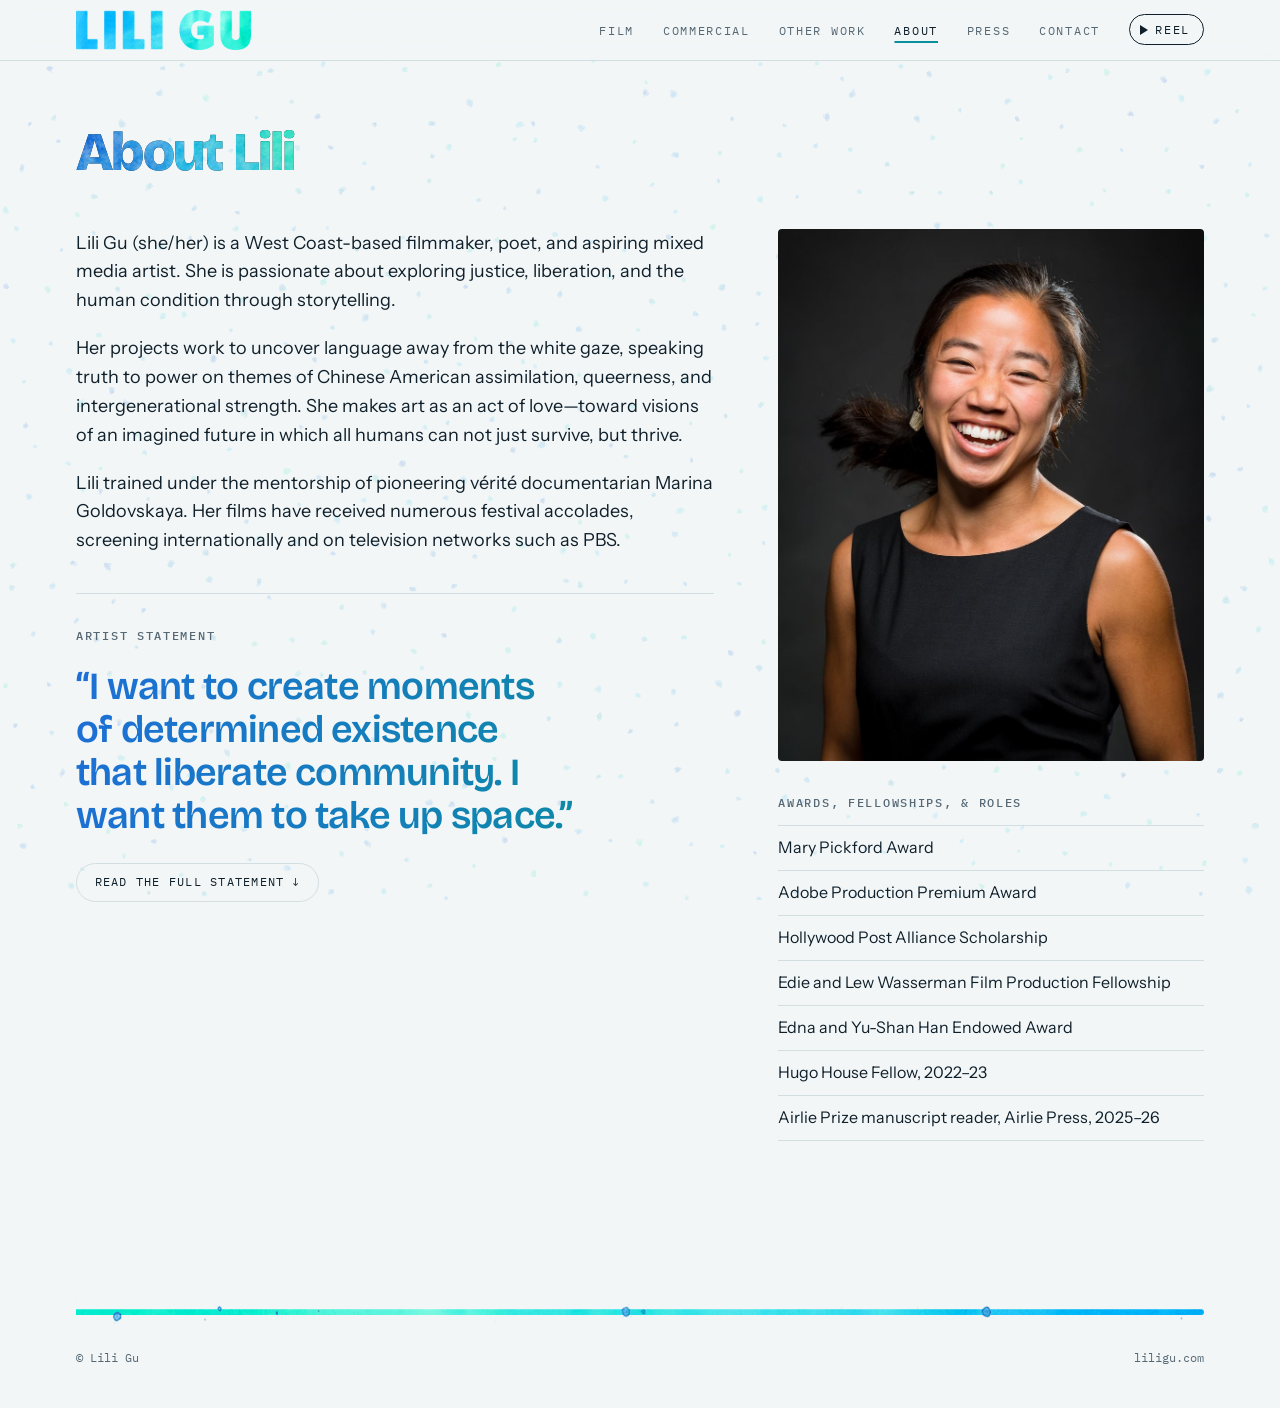
==== about.html @ d575d5f8 "Other work: varied egg wall that fills the card edge to edge; quieter photo credit (per Lili) - The " ====
<!doctype html>
<html lang="en">
<head>
<meta charset="utf-8">
<meta name="viewport" content="width=device-width, initial-scale=1, viewport-fit=cover">
<meta property="og:title" content="About · Lili Gu">
<meta property="og:url" content="https://www.liligu.com/about">
<link rel="canonical" href="https://www.liligu.com/about">
<meta property="og:description" content="Lili Gu is a West Coast-based filmmaker, poet, and aspiring mixed media artist.">
<meta property="og:image" content="https://www.liligu.com/img/wdjmid.jpg">
<style>:root{padding-top:env(safe-area-inset-top,0px);padding-bottom:env(safe-area-inset-bottom,0px)}body{margin:0}img{max-width:100%}[hidden]{display:none!important}</style>
<title>About · Lili Gu</title>
<meta name="description" content="Lili Gu is a West Coast-based filmmaker, poet, and aspiring mixed media artist.">
<link rel="preconnect" href="https://player.vimeo.com"><link rel="preconnect" href="https://i.vimeocdn.com"><link rel="preconnect" href="https://f.vimeocdn.com">
<link rel="preconnect" href="https://fonts.googleapis.com">
<link rel="preconnect" href="https://fonts.gstatic.com" crossorigin>
<link rel="stylesheet" href="https://fonts.googleapis.com/css2?family=Bricolage+Grotesque:opsz,wght@12..96,400;12..96,600;12..96,800&family=Instrument+Sans:ital,wght@0,400;0,500;0,600;1,400&family=IBM+Plex+Mono:wght@400;500&display=swap">
<style>
/* Layout: a single scrolling "program" — watercolor title card, now-showing works, a filmography set like end credits with real runtimes, then about / press / contact. */
:root{
  --paper:#f2f6f7; --ink:#10202b; --muted:#566874; --line:#d3dee2;
  --teal:#0a8f9c; --cyan:#27b6e8; --wash1:#3cc6f0; --wash2:#30e0c4; --wash3:#1d6fd6;
  --card:#ffffff; --sheet:url(img/splat-all-2.webp); --glint:rgba(255,255,255,.75); --dot:#a9bcc5; --hstroke:rgba(16,32,43,.24);
  --display:"Bricolage Grotesque", "Avenir Next", "Segoe UI", system-ui, sans-serif;
  --body:"Instrument Sans", "Helvetica Neue", Arial, system-ui, sans-serif;
  --mono:"IBM Plex Mono", ui-monospace, "SFMono-Regular", Menlo, monospace;
  --measure:64ch;
}
@media (prefers-color-scheme: dark){:root:not([data-theme="light"]){
  --paper:#0b151d; --ink:#e4eef1; --muted:#93a8b3; --line:#22343f;
  --teal:#3fd0d6; --cyan:#5cc8f2; --wash1:#3cc6f0; --wash2:#30e0c4; --wash3:#5b8ff0; --card:#111f29; --sheet:url(img/splat-all-bright-2.webp); --glint:rgba(220,255,255,.6); --dot:#2f4652; --hstroke:transparent; color-scheme:dark}}
:root[data-theme="dark"]{
  --paper:#0b151d; --ink:#e4eef1; --muted:#93a8b3; --line:#22343f;
  --teal:#3fd0d6; --cyan:#5cc8f2; --wash1:#3cc6f0; --wash2:#30e0c4; --wash3:#5b8ff0; --card:#111f29; --sheet:url(img/splat-all-bright-2.webp); --glint:rgba(220,255,255,.6); --dot:#2f4652; --hstroke:transparent; color-scheme:dark}

*{box-sizing:border-box}
html{scroll-behavior:smooth;scroll-padding-top:72px}
/* scroll reveal (only when JS runs and motion is allowed) */
.fx .rv{opacity:0;transform:translateY(12px);transition:opacity .35s ease-out,transform .45s cubic-bezier(.2,.7,.2,1);transition-delay:var(--d,0s)}
.fx .rv.in{opacity:1;transform:none}
.fx .dv{opacity:0;filter:blur(10px);transform:scaleY(.3);transition:opacity 1.2s ease,filter 1.5s cubic-bezier(.2,.7,.2,1),transform .9s cubic-bezier(.2,.7,.2,1)}
.fx .seen .dv{opacity:1;filter:blur(0);transform:none}
.fx h1.name{will-change:transform}
@media (prefers-reduced-motion: reduce){html{scroll-behavior:auto}*{animation:none!important;transition:none!important}}
body{background:var(--paper);color:var(--ink);font-family:var(--body);font-size:1.125rem;line-height:1.6;-webkit-font-smoothing:antialiased}
a{color:inherit;text-underline-offset:.2em;text-decoration-thickness:1px}
a:hover{color:var(--teal)}
:focus-visible{outline:2px solid var(--teal);outline-offset:3px;border-radius:2px}
.wrap{max-width:1160px;margin:0 auto;padding-left:max(16px, env(safe-area-inset-left, 0px));padding-right:max(16px, env(safe-area-inset-right, 0px))}
.skip{position:absolute;left:-999px;top:8px;background:var(--ink);color:var(--paper);padding:.5rem .8rem;z-index:50}
.skip:focus{left:16px}

/* header */
body::before{content:"";position:fixed;inset:0 0 auto;height:env(safe-area-inset-top, 0px);z-index:10;background:var(--paper)}
header.site{position:sticky;top:env(safe-area-inset-top, 0px);z-index:9;background:color-mix(in srgb, var(--paper) 88%, transparent);backdrop-filter:blur(10px);-webkit-backdrop-filter:blur(10px);border-bottom:1px solid var(--line)}
header.site .wrap{display:flex;align-items:center;justify-content:flex-end;gap:1rem;min-height:60px;flex-wrap:wrap}
.mark{font-family:var(--display);font-weight:800;letter-spacing:.32em;font-size:.86rem;text-decoration:none;white-space:nowrap}
nav ul{display:flex;gap:clamp(.8rem,2.4vw,1.8rem);list-style:none;margin:0;padding:0;flex-wrap:wrap}
nav a{font-family:var(--mono);font-size:.76rem;letter-spacing:.14em;text-transform:uppercase;text-decoration:none;color:var(--muted)}
@media (max-width:480px){nav ul{gap:.35rem .9rem}nav a{letter-spacing:.08em;font-size:.72rem}}
nav a:hover{color:var(--ink)}

/* hero */
.hero{padding-block:clamp(1.5rem,4vw,3rem) clamp(1.5rem,3vw,2.5rem);position:relative}
.hero > .wrap,.hero > .stage{position:relative;z-index:1}
/* home: Tim's paint specks float free across the first screen, away from LILI GU, and linger as you scroll */
.hero-specks{position:absolute;left:0;right:0;top:0;height:100svh;z-index:0;pointer-events:none;overflow:visible}
.hero-specks .hs{position:absolute;display:block;will-change:translate,opacity}
.hero-specks .hs .st{position:absolute;inset:0}
/* ink-speck backdrop behind every page: specks near the cursor grow, turn, and spring out of the way */
.dots-bg{position:fixed;inset:0;width:100vw;height:100vh;z-index:-1;pointer-events:none;display:block}
.hero-grid{display:grid;grid-template-columns:minmax(0,1fr);column-gap:clamp(2rem,5vw,4rem);row-gap:clamp(1.5rem,3vw,2.5rem);align-items:end}
.hero-grid > div:first-child{grid-column:1 / -1}
.eyebrow{font-family:var(--mono);font-size:.76rem;letter-spacing:.16em;text-transform:uppercase;color:var(--muted);margin:0 0 1.2rem}
h1.name{margin:0;line-height:0}
h1.name img{width:100%;height:auto;display:block}
h1.name .ttl{position:relative;display:block}
h1.name .ttl .sp{position:absolute;top:0;left:0;width:100%;height:auto}
h1.name .ttl .lt{position:relative;z-index:1;transition:transform .35s ease-out,filter .35s ease-out}
h1.name .ttl .stars{position:absolute;inset:0;z-index:2;pointer-events:none}
h1.name .ttl .sp,h1.name .ttl .stars{display:none}
h1.name .ttl > .st{position:absolute;display:block;pointer-events:none}
/* each splat is its own sprite cut from one sheet, and twinkles like a star on its own clock */
.st,.dt{position:absolute;display:block;background-repeat:no-repeat;transform-origin:50% 50%}
.st{background-image:var(--sheet);animation:tw var(--dur) ease-in-out var(--del) infinite}
@keyframes tw{0%,100%{opacity:var(--lo);transform:scale(.82) rotate(0deg);filter:brightness(1)}42%{opacity:1;transform:scale(1.12) rotate(var(--rot));filter:brightness(1.35) saturate(1.2) drop-shadow(0 0 5px var(--wash1))}58%{opacity:1;transform:scale(1) rotate(var(--rot));filter:brightness(1.1)}}
.t-dark{display:none!important}
@media (prefers-color-scheme: dark){:root:not([data-theme="light"]) .t-dark{display:block!important}:root:not([data-theme="light"]) .t-light{display:none!important}}
:root[data-theme="dark"] .t-dark{display:block!important}:root[data-theme="dark"] .t-light{display:none!important}
.reel-embed{margin:0;grid-column:1 / -1}
.reel-embed .frame{position:relative;aspect-ratio:16 / 9;border-radius:10px;overflow:hidden;background:#000;box-shadow:0 18px 50px -20px rgba(6,42,51,.45)}
.reel-embed iframe{position:absolute;inset:0;width:100%;height:100%;border:0}
.reel-embed .dim{position:absolute;inset:0;border:0;padding:0;cursor:pointer;background:rgba(7,16,22,.3);transition:background .25s,opacity .35s}
.reel-embed .dim:hover,.reel-embed .dim:focus-visible{background:rgba(7,16,22,.2)}
.reel-embed .dim:focus-visible{outline:3px solid var(--teal);outline-offset:-3px}
.reel-embed .dim.gone{opacity:0;pointer-events:none}
.reel-embed figcaption{display:flex;justify-content:space-between;flex-wrap:wrap;gap:.5rem 1.5rem;margin-top:.8rem;font-family:var(--mono);font-size:.76rem;letter-spacing:.12em;text-transform:uppercase;color:var(--muted)}
.reel-embed figcaption a{color:inherit}
/* home stage: LILI GU holds the first screen; the reel rises up from below as you scroll, playing silently */
.stage{width:min(calc(100% - 32px),1600px,calc((100svh - 210px) * 16 / 9));min-width:min(calc(100% - 32px),1128px);margin-inline:auto}
.screen{position:relative}
.rl-ctl{display:flex;flex-wrap:wrap;align-items:center;gap:.5rem 1.4rem}
.rl-ctl button{font:inherit;letter-spacing:inherit;text-transform:inherit;color:inherit;background:none;border:0;padding:0;cursor:pointer;display:inline-flex;align-items:center;gap:.45rem}
.rl-ctl button:hover{color:var(--ink)}
.rl-snd .pl{width:0;height:0;border-style:solid;border-width:5px 0 5px 8px;border-color:transparent transparent transparent currentColor}
.roll .reel-embed .dim{display:none}
.stage:not(.roll) .reel-embed{margin-top:clamp(1.5rem,3vw,2.5rem)}
.roll .reel-embed .frame iframe{pointer-events:none}
.roll.sound .reel-embed .frame iframe{pointer-events:auto}
.roll .screen h1.name{display:flex;align-items:center;min-height:max(0px,calc(100svh - 190px))}
/* breathing room: LILI GU alone on the first screen, then the reel, then the way into the rest of the site */
.roll .reel-embed{margin-top:clamp(3rem,9vh,7rem)!important}
.home .hero{padding-bottom:clamp(4rem,14vh,10rem)}
.roll .screen h1.name .ttl{width:100%}
.roll .reel-embed{margin-top:clamp(1rem,2vw,1.5rem);--p:0;transform:translate3d(0,calc((1 - var(--p)) * 110px),0) scale(calc(.8 + var(--p) * .2));transform-origin:50% 100%;opacity:calc(.25 + var(--p) * .75);will-change:transform,opacity}
.roll .reel-embed figcaption{opacity:calc((var(--p) - .7) * 3.4)}
/* overscan the silent loop a touch so no hairline of the player shows at the frame edge */
.roll:not(.sound) .reel-embed .frame iframe{transform:scale(1.025)}
/* spotlight: the rest of the page dims while the reel is fully in view and playing */
.spot{position:fixed;inset:0;background:rgb(3,9,13);opacity:calc(var(--spot,0) * .84);pointer-events:none;z-index:0}
.roll .reel-embed{position:relative;z-index:1}
.reel-embed figcaption{transition:color .4s}
.lit .reel-embed figcaption,.lit .reel-embed figcaption button:hover{color:rgba(235,246,250,.82)}
header.site{transition:opacity .3s}
html.spotlit header.site{opacity:calc(1 - var(--spot,0) * .8)}
.spot-all{position:fixed;inset:0;background:rgb(3,9,13);opacity:0;pointer-events:none;z-index:7;transition:opacity .35s}
.spot-on{position:relative;z-index:8}

/* scroll gradient: the page wash deepens as you scroll */
html.fx::before,html.fx::after{content:"";position:fixed;inset:0;z-index:-1;pointer-events:none;transition:opacity .25s linear}
html.fx::before{background:linear-gradient(180deg,rgba(60,198,240,0) 0%,rgba(60,198,240,.16) 45%,rgba(29,111,214,.30) 100%);opacity:var(--g1,0)}
html.fx::after{background:radial-gradient(120% 70% at 50% 110%,rgba(48,224,196,.42),rgba(48,224,196,0) 70%);opacity:var(--g2,0)}
@media (prefers-color-scheme: dark){:root:not([data-theme="light"]).fx::before{background:linear-gradient(180deg,rgba(29,111,214,0) 0%,rgba(29,111,214,.18) 45%,rgba(29,111,214,.38) 100%)}:root:not([data-theme="light"]).fx::after{background:radial-gradient(120% 70% at 50% 110%,rgba(48,224,196,.26),rgba(48,224,196,0) 70%)}}
:root[data-theme="dark"].fx::before{background:linear-gradient(180deg,rgba(29,111,214,0) 0%,rgba(29,111,214,.18) 45%,rgba(29,111,214,.38) 100%)}
:root[data-theme="dark"].fx::after{background:radial-gradient(120% 70% at 50% 110%,rgba(48,224,196,.26),rgba(48,224,196,0) 70%)}

/* multi-page */
.mark{margin-right:auto;display:block;line-height:0}.mark img{height:clamp(30px,4.2vw,40px);width:auto}.mark:hover img,.mark:focus-visible img{animation:markhue 3.2s ease-in-out infinite alternate}
@keyframes markhue{0%{filter:hue-rotate(0)}50%{filter:hue-rotate(-38deg) saturate(1.2)}100%{filter:hue-rotate(34deg) saturate(1.2)}}
@media (prefers-reduced-motion: reduce){.mark:hover img,.mark:focus-visible img{animation:none;opacity:.8}}
main.inner{min-height:calc(100vh - 220px)}
main.inner section.block:first-child{padding-top:clamp(2rem,5vw,3.5rem)}
nav a[aria-current="page"]{color:var(--ink);text-decoration:underline;text-decoration-color:var(--teal);text-decoration-thickness:2px;text-underline-offset:6px}
.tiles-wrap{padding-block:clamp(1rem,3vw,2rem) clamp(3rem,7vw,5.5rem)}
.tiles{display:grid;grid-template-columns:repeat(4,minmax(0,1fr));gap:1.25rem}
.tile{display:flex;flex-direction:column;gap:.8rem;text-decoration:none;color:inherit}
.tile .ph{display:block;aspect-ratio:4/5;border-radius:6px;overflow:hidden;background:var(--card)}
.tile img{width:100%;height:100%;object-fit:cover;display:block;transition:transform .6s cubic-bezier(.2,.7,.2,1),filter .4s}
.tile:hover img,.tile:focus-visible img{transform:scale(1.04)}
.tile .tl{font-family:var(--display);font-weight:600;font-size:1.15rem}
.tile .tl span{display:inline-block;transition:transform .25s}
.tile:hover .tl span{transform:translateX(4px)}
@media (max-width:900px){.tiles{grid-template-columns:repeat(2,minmax(0,1fr))}}

/* sections */
section.block{padding-block:clamp(1rem,2vw,1.5rem) clamp(3rem,7vw,5.5rem)}
section.block > :not(.wrap) + .wrap{padding-top:clamp(2.5rem,6vw,4.5rem)}
main.inner section.block:not(:has(> .bh)){padding-top:clamp(2.5rem,5vw,4rem)}
/* Tim's paint-splatter dividers: the bar runs out from the heading beside it; a glint slides along it and its specks drift */
.dv{position:relative;display:block;width:100%;min-width:0;height:clamp(10px,1.9vw,30px)}
.dv::before,.dv .bar{content:"";position:absolute;inset:0;background:var(--dots) center / 100% 100% no-repeat}
.dv::after{content:"";position:absolute;inset:0;background:var(--bar) center / 100% 100% no-repeat}
.dv.live::before,.dv.live::after{display:none}
.dv .bar{background-image:var(--bar)}
.dv .bar::after{content:"";position:absolute;inset:0;-webkit-mask:var(--bar) center / 100% 100% no-repeat;mask:var(--bar) center / 100% 100% no-repeat;background:linear-gradient(100deg,transparent 40%,var(--glint) 50%,transparent 60%) no-repeat;background-size:300% 100%;background-position:150% 0;animation:glint 9s ease-in-out var(--gd,1.8s) infinite}
.dv .dots{position:absolute;inset:0}
.dv{container-type:size}
/* round both ends of every bar (Tim's bar scans were cropped flat at the edges) */
.dv::after,.dv .bar{-webkit-mask:radial-gradient(circle 12.5cqh at 50% 47%,#000 92%,transparent) left center / 25cqh 100% no-repeat,radial-gradient(circle 12.5cqh at 50% 47%,#000 92%,transparent) right center / 25cqh 100% no-repeat,linear-gradient(#000,#000) center / calc(100% - 25cqh) 100% no-repeat;mask:radial-gradient(circle 12.5cqh at 50% 47%,#000 92%,transparent) left center / 25cqh 100% no-repeat,radial-gradient(circle 12.5cqh at 50% 47%,#000 92%,transparent) right center / 25cqh 100% no-repeat,linear-gradient(#000,#000) center / calc(100% - 25cqh) 100% no-repeat}

.dv{--a:1}.dvh.sm .dv{--a:.6}
.dt{background-image:var(--dots);animation:dd var(--dur) ease-in-out var(--del) infinite}
@keyframes glint{0%{background-position:150% 0}35%,100%{background-position:-50% 0}}
@keyframes dd{0%,100%{transform:translate(0,0) rotate(0) scale(1);opacity:1}25%{transform:translate(calc(var(--x1)*var(--a)),calc(var(--y1)*var(--a))) rotate(var(--r1)) scale(1.15);opacity:.8}50%{transform:translate(calc(var(--x2)*var(--a)),calc(var(--y2)*var(--a))) rotate(var(--r2)) scale(1.3);opacity:.6}75%{transform:translate(calc(var(--x3)*var(--a)),calc(var(--y3)*var(--a))) rotate(var(--r1)) scale(1.1);opacity:.85}}
.l-a{--bar:url(img/line-a-bar.webp);--dots:url(img/line-a-dots.webp)} .l-b{--bar:url(img/line-b-bar.webp);--dots:url(img/line-b-dots.webp)} .l-c{--bar:url(img/line-c-bar.webp);--dots:url(img/line-c-dots.webp)} .l-e{--bar:url(img/line-e-bar.webp);--dots:url(img/line-e-dots.webp)} .l-f{--bar:url(img/line-f-bar.webp);--dots:url(img/line-f-dots.webp)} .l-g{--bar:url(img/line-g-bar.webp);--dots:url(img/line-g-dots.webp)}
/* divider specks use the same colors as the background splotches: the bright sheet in dark mode */
@media (prefers-color-scheme: dark){:root:not([data-theme="light"]) .l-a{--dots:url(img/line-a-dots-bright.webp)} :root:not([data-theme="light"]) .l-b{--dots:url(img/line-b-dots-bright.webp)} :root:not([data-theme="light"]) .l-c{--dots:url(img/line-c-dots-bright.webp)} :root:not([data-theme="light"]) .l-e{--dots:url(img/line-e-dots-bright.webp)} :root:not([data-theme="light"]) .l-f{--dots:url(img/line-f-dots-bright.webp)} :root:not([data-theme="light"]) .l-g{--dots:url(img/line-g-dots-bright.webp)}}
:root[data-theme="dark"] .l-a{--dots:url(img/line-a-dots-bright.webp)} :root[data-theme="dark"] .l-b{--dots:url(img/line-b-dots-bright.webp)} :root[data-theme="dark"] .l-c{--dots:url(img/line-c-dots-bright.webp)} :root[data-theme="dark"] .l-e{--dots:url(img/line-e-dots-bright.webp)} :root[data-theme="dark"] .l-f{--dots:url(img/line-f-dots-bright.webp)} :root[data-theme="dark"] .l-g{--dots:url(img/line-g-dots-bright.webp)}
.dvh{display:grid;grid-template-columns:auto minmax(3rem,1fr);align-items:center;column-gap:clamp(1rem,2.5vw,1.8rem)}
.dvh > :first-child{margin:0}
.dvh .dv{height:clamp(12px,2.1vw,30px);margin-right:calc(4px - max(16px, env(safe-area-inset-right, 0px)));translate:0 .08em}
.dvh.sm{margin-bottom:1.1rem}
.dvh.sm .dv{height:clamp(9px,1.2vw,16px);translate:0 0}
.about-dv{margin-bottom:clamp(2rem,5vw,3.5rem)}
#about .sec-head{margin-bottom:clamp(1.8rem,4vw,2.8rem)}
footer .dv{margin-bottom:1.5rem}
.sec-head:not(.dvh){display:flex;justify-content:space-between;align-items:baseline;gap:1rem;flex-wrap:wrap;margin-bottom:2.2rem}
h2{font-family:var(--display);font-weight:800;font-size:clamp(2rem,5vw,3.4rem);letter-spacing:-.03em;line-height:1;margin:0;text-wrap:balance}
.sec-note{font-family:var(--mono);font-size:.78rem;letter-spacing:.06em;color:var(--muted);margin:0}

/* now: works in progress */
.now{display:grid;grid-template-columns:repeat(6,minmax(0,1fr));gap:1.25rem}
.work{grid-column:span 2;display:flex;flex-direction:column;gap:.85rem;min-width:0}
.work.wide{grid-column:span 3}
.swatch{aspect-ratio:4/3;max-width:100%;border-radius:4px;position:relative;overflow:hidden;background:var(--card);border:1px solid var(--line)}
.swatch::before{content:"";position:absolute;inset:-20%;filter:blur(18px);opacity:.9;background:var(--g)}
.swatch span{position:absolute;left:1rem;bottom:.8rem;right:1rem;font-family:var(--display);font-weight:800;font-size:clamp(1.4rem,3vw,2.1rem);line-height:.95;letter-spacing:-.02em;color:#fff;text-shadow:0 1px 18px rgba(0,30,40,.35)}
.swatch .tag{position:absolute;top:.8rem;left:1rem;font-family:var(--mono);font-size:.68rem;letter-spacing:.14em;text-transform:uppercase;color:#fff;background:rgba(6,30,40,.35);padding:.2rem .5rem;border-radius:2px;right:auto;bottom:auto;text-shadow:none}
.work h3{font-family:var(--display);font-weight:600;font-size:1.2rem;margin:0;line-height:1.2}
.meta{font-family:var(--mono);font-size:.76rem;letter-spacing:.04em;color:var(--muted);margin:0}
.work p{margin:0;font-size:1rem}
.work .links{display:flex;gap:1rem;flex-wrap:wrap;font-family:var(--mono);font-size:.76rem;letter-spacing:.04em}

.sub{font-family:var(--mono);font-size:.76rem;letter-spacing:.16em;text-transform:uppercase;color:var(--muted);font-weight:500;margin:0 0 1.1rem}
.now + .sub{margin-top:3.5rem}
.now{grid-template-columns:repeat(2,minmax(0,1fr))}
.also{font-family:var(--mono);font-size:.76rem;letter-spacing:.04em;color:var(--muted);margin:1.4rem 0 0}
.also a{color:inherit}
.also + .sub{margin-top:3.5rem}
.now .work{grid-column:auto}
.other{display:grid;grid-template-columns:repeat(3,minmax(0,1fr));gap:1.25rem}
.other .swatch,.other .photo{aspect-ratio:1/1}
.other .work{grid-column:auto}
.photo{aspect-ratio:16/9;max-width:100%;border-radius:4px;overflow:hidden;background:var(--line);position:relative}
.photo img{width:100%;height:100%;object-fit:cover;display:block}
.photo .tag{position:absolute;top:.8rem;left:1rem;font-family:var(--mono);font-size:.68rem;letter-spacing:.14em;text-transform:uppercase;color:#fff;background:rgba(6,30,40,.55);padding:.2rem .5rem;border-radius:2px}
.now .photo{aspect-ratio:4/3}
.feature{display:grid;grid-template-columns:minmax(0,1.6fr) minmax(0,1fr);gap:clamp(1.5rem,4vw,3rem);align-items:end;margin-bottom:3.5rem}
.feature .photo{aspect-ratio:16/9}
.feature h3{font-family:var(--display);font-weight:800;font-size:clamp(1.8rem,4vw,2.8rem);line-height:1;letter-spacing:-.025em;margin:.4rem 0 .8rem;text-wrap:balance}
.feature p{margin:0 0 .4rem}
.screening{margin:3rem 0 0;display:grid;grid-template-columns:1fr 1fr;gap:.75rem}
.screening img{width:100%;height:100%;object-fit:cover;display:block;border-radius:4px;aspect-ratio:3/2;max-width:100%}
.screening figcaption{grid-column:1 / -1;font-family:var(--mono);font-size:.76rem;color:var(--muted);letter-spacing:.04em}

/* filmography */
.filters{display:flex;gap:.5rem;flex-wrap:wrap;margin-bottom:1.4rem}
.chip{font-family:var(--mono);font-size:.74rem;letter-spacing:.08em;text-transform:uppercase;border:1px solid var(--line);background:transparent;color:var(--muted);padding:.45rem .8rem;border-radius:999px;cursor:pointer}
.chip[aria-pressed="true"]{background:var(--ink);color:var(--paper);border-color:var(--ink)}
.chip:hover{border-color:var(--ink);color:var(--ink)}
.chip[aria-pressed="true"]:hover{color:var(--paper)}
.film-list{list-style:none;margin:0;padding:0;border-top:1px solid var(--ink)}
.film{display:grid;grid-template-columns:4.5rem 8.5rem minmax(0,1fr) 9rem 6.5rem;gap:1rem;align-items:baseline;padding:1.05rem 0;border-bottom:1px solid var(--line)}
.film .yr,.film .form,.film .trt{font-family:var(--mono);font-size:.8rem;color:var(--muted);font-variant-numeric:tabular-nums}
.film .trt{text-align:right}
.film .th{width:100%;aspect-ratio:16/9;border-radius:3px;overflow:hidden;background:var(--line);align-self:start}
.film .th img{width:100%;height:100%;object-fit:cover;display:block}
.film .t{font-family:var(--display);font-weight:600;font-size:clamp(1.15rem,2.2vw,1.45rem);line-height:1.2;letter-spacing:-.01em}
.film .t a{text-decoration:none;border-bottom:1px solid var(--teal)}
.film .role{display:block;font-family:var(--body);font-style:italic;font-size:.95rem;color:var(--muted);margin-top:.15rem}
.film ul.laurels{list-style:none;margin:.55rem 0 0;padding:0;display:flex;flex-direction:column;gap:.2rem}
.film ul.laurels li{font-family:var(--body);font-size:.95rem;padding-left:1.1rem;position:relative}
.film ul.laurels li::before{content:"";position:absolute;left:0;top:.62em;width:.5rem;height:.5rem;border-radius:50%;background:linear-gradient(135deg,var(--wash1),var(--wash2))}
.film-total{display:flex;justify-content:space-between;gap:1rem;flex-wrap:wrap;font-family:var(--mono);font-size:.78rem;color:var(--muted);padding-top:1rem;font-variant-numeric:tabular-nums}

/* about */
.portrait{margin:0 0 2rem;border-radius:4px;overflow:hidden;aspect-ratio:4/5;max-width:100%;background:var(--line)}
.portrait img{width:100%;height:100%;object-fit:cover;display:block}
.about{display:grid;grid-template-columns:minmax(0,1.5fr) minmax(0,1fr);gap:clamp(2rem,5vw,4.5rem)}
.about .bio p{margin:0 0 1.2rem;max-width:var(--measure)}
.statement{margin-top:2.4rem;padding-top:2rem;border-top:1px solid var(--line)}
.stmt-h{font-family:var(--mono);font-size:.76rem;letter-spacing:.14em;text-transform:uppercase;color:var(--muted);font-weight:500;margin:0 0 1.2rem}
.pull{margin:0}
.pull p{margin:0;max-width:22ch;font-family:var(--display);font-weight:600;font-size:clamp(1.6rem,3.2vw,2.4rem);line-height:1.12;letter-spacing:-.02em;text-wrap:balance;background:linear-gradient(100deg,var(--wash3),var(--teal));-webkit-background-clip:text;background-clip:text;color:transparent}
.stmt{margin-top:1.6rem}
.stmt summary{cursor:pointer;list-style:none;display:inline-flex;gap:.5rem;align-items:center;font-family:var(--mono);font-size:.78rem;letter-spacing:.1em;text-transform:uppercase;border:1px solid var(--line);border-radius:999px;padding:.55rem 1.1rem;color:var(--ink)}
.stmt summary::-webkit-details-marker{display:none}
.stmt summary:hover{border-color:var(--ink)}
.stmt .close-l,.stmt[open] .open-l{display:none}.stmt[open] .close-l{display:inline}
.stmt .chev{transition:transform .25s}.stmt[open] .chev{transform:rotate(180deg)}
.stmt .cols{margin-top:1.6rem;max-width:var(--measure)}
.stmt .cols p{margin:0 0 1.1rem;font-size:1.02rem;line-height:1.6;break-inside:avoid-column}
.honors h3{font-family:var(--mono);font-size:.76rem;letter-spacing:.14em;text-transform:uppercase;color:var(--muted);font-weight:500;margin:0 0 .8rem}
.honors ul{list-style:none;margin:0 0 2rem;padding:0;border-top:1px solid var(--line)}
.honors li{padding:.7rem 0;border-bottom:1px solid var(--line);font-size:1rem;line-height:1.35}

/* press */
.press{list-style:none;margin:0;padding:0;display:grid;grid-template-columns:repeat(2,minmax(0,1fr));column-gap:2.5rem}
.press li{border-top:1px solid var(--line)}
.press a{display:grid;grid-template-columns:5.5rem minmax(0,1fr) auto;gap:1rem;align-items:baseline;padding:1.05rem 0;text-decoration:none}
.press .d{font-family:var(--mono);font-size:.78rem;color:var(--muted);font-variant-numeric:tabular-nums}
.press .o{font-family:var(--display);font-weight:600;font-size:1.1rem;line-height:1.25}
.press .k{display:block;font-family:var(--body);font-weight:400;font-style:italic;font-size:.95rem;color:var(--muted)}
.press .arr{font-family:var(--mono);color:var(--teal);transition:transform .2s}
.press a:hover .arr{transform:translate(3px,-3px)}

/* contact */
.contact{display:grid;grid-template-columns:minmax(0,1.2fr) minmax(0,1fr);gap:2.5rem;align-items:end}
.contact .big{font-family:var(--display);font-weight:800;font-size:clamp(2.4rem,7vw,5rem);line-height:.95;letter-spacing:-.035em;margin:0}
.contact .big a{text-decoration:none;background:url(img/wc-fill.webp) center/cover;-webkit-background-clip:text;background-clip:text;color:transparent}
.contact .big a:hover{opacity:.85}
/* one gentle key-press when the page loads: the words dip in and spring back (Lili picked A, 2026-11-26) */
.contact .big a{display:inline-block;transform-origin:50% 60%}
@keyframes ctpress{0%{transform:scale(1)}18%{transform:scale(.955) translateY(2px)}42%{transform:scale(1.02)}62%{transform:scale(.995)}100%{transform:none}}
@media (prefers-reduced-motion:no-preference){.contact .big a{animation:ctpress .7s cubic-bezier(.3,.7,.3,1) .5s both}}
.ct-wrap{display:grid;grid-template-columns:minmax(0,1.6fr) minmax(0,.75fr);gap:clamp(2rem,5vw,4rem);align-items:end}
.ct-wrap .contact{grid-template-columns:minmax(0,1fr)}
.ct-ph{margin:0;border-radius:6px;overflow:hidden;aspect-ratio:3/4;background:var(--card)}.ct-ph img{width:100%;height:100%;object-fit:cover;display:block}
@media (max-width:760px){.ct-wrap{grid-template-columns:minmax(0,1fr)}.ct-ph{max-width:420px}}
.socials{list-style:none;margin:0;padding:0;border-top:1px solid var(--line)}
.socials a{display:flex;justify-content:space-between;gap:1rem;padding:.9rem 0;border-bottom:1px solid var(--line);text-decoration:none}
.socials .s{font-family:var(--mono);font-size:.78rem;letter-spacing:.12em;text-transform:uppercase;color:var(--muted)}
footer{padding-block:2.5rem;font-family:var(--mono);font-size:.74rem;color:var(--muted)}
footer .frow{display:flex;justify-content:space-between;gap:1rem;flex-wrap:wrap}

@media (max-width:900px){
  .hero-grid,.about,.contact{grid-template-columns:minmax(0,1fr)}
  .now{grid-template-columns:repeat(2,minmax(0,1fr))}
  .work,.work.wide{grid-column:span 1}
  .press{grid-template-columns:minmax(0,1fr)}
  .other{grid-template-columns:repeat(2,minmax(0,1fr))}
}
@media (max-width:640px){
  nav{width:100%}
  header.site .wrap{padding-block:.6rem}
  .now,.other{grid-template-columns:minmax(0,1fr)}
  .film{grid-template-columns:5.5rem minmax(0,1fr);column-gap:.9rem;row-gap:.15rem}
  .film .th{grid-column:1;grid-row:1 / span 3}
  .film .yr{grid-column:2;grid-row:1}
  .film > div{grid-column:2;grid-row:2}
  .film .form{display:none}
  .film .trt{grid-column:2;grid-row:3;text-align:left}
  .feature{grid-template-columns:minmax(0,1fr)}
  .press a{grid-template-columns:4.6rem minmax(0,1fr) auto}
}
/* commercial & branded */
.logos{margin:0 0 3.5rem}
.marquee{display:flex;overflow:hidden;-webkit-mask-image:linear-gradient(90deg,transparent,#000 8%,#000 92%,transparent);mask-image:linear-gradient(90deg,transparent,#000 8%,#000 92%,transparent)}
.track{display:flex;align-items:center;gap:clamp(2.5rem,5vw,4.5rem);list-style:none;margin:0;padding:.6rem clamp(1.25rem,2.5vw,2.25rem);flex:none;animation:logos 45s linear infinite}
.marquee:hover .track{animation-play-state:paused}
.track li{flex:none;display:flex}
.lg{height:30px;width:auto;opacity:.72;display:block}
.lg.sq{height:48px}
.lg.wide{height:23px}
.lg.fu{height:15px}
/* Commercial keeps its divider lines clean: no paint specks */
body:has(#brand) .dv::before,body:has(#brand) .dv .dots{display:none}
@media (prefers-color-scheme: dark){:root:not([data-theme="light"]) .lg{filter:invert(1);opacity:.8}}
:root[data-theme="dark"] .lg{filter:invert(1);opacity:.8}
@keyframes logos{to{transform:translateX(-100%)}}
.cs{margin:0 0 3.5rem;padding:0 0 3.5rem;border-bottom:1px solid var(--line)}
.cs-eb{font-family:var(--mono);font-size:.8rem;letter-spacing:.14em;text-transform:uppercase;color:var(--teal);font-weight:600;margin:0 0 .8rem}
.cs-h{font-family:var(--display);font-weight:800;font-size:clamp(1.7rem,4vw,2.8rem);letter-spacing:-.025em;line-height:1.05;margin:0 0 1rem;max-width:22ch;text-wrap:balance}
.cs-lede{max-width:60ch;margin:0 0 2rem;color:var(--ink)}
.cs-hero{display:grid;gap:.9rem;margin:0 0 1.6rem}
.cs-hero .photo{border-radius:6px}
.cs-hero .vid .play{width:84px;height:84px;margin:-42px 0 0 -42px}.cs-hero .vid .play::after{left:34px;top:26px;border-width:16px 0 16px 25px}
.cs-cap h4{font-family:var(--display);font-weight:600;font-size:clamp(1.15rem,2.2vw,1.5rem);line-height:1.2;margin:.25rem 0 0}
.cs .photo iframe{position:absolute;inset:0;width:100%;height:100%;border:0}
.cs-facts{display:grid;grid-template-columns:repeat(4,minmax(0,1fr));gap:1rem 1.5rem;margin:0 0 2.6rem;padding:1.1rem 0;border-top:1px solid var(--ink);border-bottom:1px solid var(--line)}
.cs-facts dt{font-family:var(--mono);font-size:.7rem;letter-spacing:.14em;text-transform:uppercase;color:var(--muted);margin:0 0 .3rem}
.cs-facts dd{margin:0;font-size:1rem;line-height:1.4}
.cs-grid{display:grid;grid-template-columns:repeat(4,minmax(0,1fr));gap:1.8rem 1.25rem}
.cs-grid .work{grid-column:auto;gap:.55rem}
.cs-grid .work h3{font-size:1rem;line-height:1.25}
.cs-grid .meta{margin-top:.15rem}
.cs-more{margin-top:1.8rem}
@media (max-width:900px){.cs-grid{grid-template-columns:repeat(2,minmax(0,1fr))}.cs-facts{grid-template-columns:repeat(2,minmax(0,1fr))}}
@media (max-width:520px){.cs-grid{gap:1.4rem .9rem}.cs-grid .work h3{font-size:.92rem}.cs-hero .vid .play{width:64px;height:64px;margin:-32px 0 0 -32px}.cs-hero .vid .play::after{left:26px;top:20px;border-width:12px 0 12px 19px}}
.cs-strip{display:grid;grid-auto-flow:column;grid-auto-columns:calc((100% - 3.75rem)/4.4);gap:1.25rem;overflow-x:auto;overscroll-behavior-x:contain;scroll-snap-type:x mandatory;padding:0 0 1rem;scrollbar-width:thin;scrollbar-color:var(--teal) transparent}
.cs-strip .work{grid-column:auto;gap:.55rem;scroll-snap-align:start;min-width:0}
.cs-strip .work h3{font-size:1rem;line-height:1.25}
.cs-strip .meta{margin-top:.15rem}
.cs-strip:focus-visible{outline:2px solid var(--teal);outline-offset:4px}
@media (max-width:900px){.cs-strip{grid-auto-columns:calc((100% - 1.25rem)/2.3)}}
@media (max-width:520px){.cs-strip{grid-auto-columns:70%;gap:.9rem}.cs-strip .work h3{font-size:.92rem}}
.cs-pair{display:grid;grid-template-columns:repeat(2,minmax(0,1fr));gap:1.6rem 1.25rem}.cs-pair .cs-hero{margin:0}
@media (max-width:700px){.cs-pair{grid-template-columns:1fr}}
.cs-sw{position:relative}
.cs-strip.drag{cursor:grabbing;scroll-snap-type:none;user-select:none}.cs-strip.drag .vid{pointer-events:none}
.cs-nav{all:unset;position:absolute;top:calc(var(--cs-thumb,140px)/2);z-index:2;width:44px;height:44px;margin-top:-22px;border-radius:50%;background:rgba(7,16,22,.78);border:1px solid rgba(255,255,255,.25);color:#fff;font-size:1.3rem;line-height:44px;text-align:center;cursor:pointer;transition:opacity .2s,background .2s;box-shadow:0 4px 16px rgba(0,0,0,.35)}
.cs-nav:hover,.cs-nav:focus-visible{background:var(--teal)}.cs-nav:focus-visible{outline:2px solid #fff;outline-offset:2px}
.cs-prev{left:-14px}.cs-next{right:-14px}.cs-nav[disabled]{opacity:0;pointer-events:none}
@media (max-width:520px){.cs-nav{width:38px;height:38px;margin-top:-19px;line-height:38px}.cs-prev{left:-6px}.cs-next{right:-6px}}
@media (prefers-reduced-motion: reduce){.track{animation:none;flex-wrap:wrap;justify-content:center}.track[aria-hidden]{display:none}.marquee{-webkit-mask-image:none;mask-image:none}}
.bgrid{display:grid;grid-template-columns:repeat(2,minmax(0,1fr));gap:2rem 1.25rem}
.bgrid + .sub,.social + .sub,.feed + .sub,.feed + dialog + .sub{margin-top:3.5rem}
#brand .wrap > .dvh.sm{margin-top:3.5rem}#brand .logos + .dvh.sm,#brand .cs + .dvh.sm,#brand .feature + .dvh.sm{margin-top:0}
.collab h3{font-size:clamp(1.5rem,3vw,2.2rem)}
.photo.crop iframe{transform:scale(1.1)}
.bgrid .photo.edge iframe{inset:-3px;width:calc(100% + 6px);height:calc(100% + 6px)}
.social .tt{aspect-ratio:9/16;max-width:326px;background:#000}.social .tt iframe{width:100%;height:100%;border:0;display:block}
.social{display:grid;grid-template-columns:repeat(auto-fill,minmax(290px,1fr));gap:1.25rem;align-items:start;justify-items:center}
.social blockquote{margin:0!important;min-width:0!important;max-width:100%!important;width:100%!important}
.social > *{border-radius:6px;overflow:hidden}
.bgrid .work{grid-column:auto}
.bgrid .photo iframe{position:absolute;inset:0;width:100%;height:100%;border:0}
.photo > iframe{position:absolute;inset:0;width:100%;height:100%;border:0}
/* a web page that scrolls by itself inside its card */
.photo .webscroll{position:absolute;inset:0;overflow:hidden;container-type:size;background:#000}
.photo .webscroll img{height:auto;object-fit:initial;animation:webscroll 46s cubic-bezier(.45,0,.55,1) infinite alternate;will-change:transform}
@keyframes webscroll{0%,5%{transform:translateY(0)}95%,100%{transform:translateY(calc(-100% + 100cqh))}}
@media (prefers-reduced-motion: reduce){.photo .webscroll img{animation:none}}
.bgrid .photo .mv iframe{inset:auto;top:50%;left:50%;width:max(100%,177.78cqh);height:max(100%,56.25cqw)}
.bgrid .photo .mv.fit{background:#000}.bgrid .photo .mv.fit iframe{width:100cqh;height:100cqh}
.bgrid .photo .mv.lw-scan{inset:auto;left:50%;top:9%;height:54%;aspect-ratio:1;transform:translateX(-50%);background:transparent;-webkit-mask-image:radial-gradient(closest-side,#000 82%,transparent);mask-image:radial-gradient(closest-side,#000 82%,transparent)}
.work.text{justify-content:flex-start;padding:1.4rem;border:1px solid var(--line);border-radius:4px;background:var(--card)}
.bul{margin:0;padding-left:1.1rem;display:grid;gap:.4rem}
.bul li{font-size:.98rem}
.vid{all:unset;cursor:pointer;position:absolute;inset:0;display:block}
.vid img{width:100%;height:100%;object-fit:cover;display:block}
.vid .play{position:absolute;left:50%;top:50%;width:64px;height:64px;margin:-32px 0 0 -32px;border-radius:50%;background:rgba(7,16,22,.55);transition:background .2s,transform .2s}
.vid .play::after{content:"";position:absolute;left:26px;top:20px;border-style:solid;border-width:12px 0 12px 19px;border-color:transparent transparent transparent #fff}
.vid:hover .play,.vid:focus-visible .play{background:rgba(10,143,156,.85);transform:scale(1.06)}
.vid:focus-visible{outline:2px solid var(--teal);outline-offset:3px}
@media (max-width:700px){.bgrid{grid-template-columns:minmax(0,1fr)}}
.reel-btn{display:inline-flex;align-items:center;gap:.45rem;color:var(--ink)!important;border:1px solid currentColor;border-radius:999px;padding:.32rem .8rem .32rem .65rem;margin-top:-.32rem}
.reel-btn .pl{width:0;height:0;border-style:solid;border-width:5px 0 5px 8px;border-color:transparent transparent transparent currentColor}
.reel-btn:hover{background:var(--ink);color:var(--paper)!important}
.reel-pop{border:0;padding:0;background:transparent;max-width:none;max-height:none;width:min(92vw,1400px,calc((100vh - 110px) * 16 / 9))}
.reel-pop::backdrop{background:transparent}
.rp-scrim{position:fixed;inset:0;background:rgba(3,9,13,.9)}
.fx-l{position:fixed;inset:0;pointer-events:none;z-index:60;overflow:hidden}
.corner{position:absolute;left:0;top:0;width:30px;height:30px;border:0 solid #e9f6fa;will-change:transform,opacity}
.rec{position:absolute;left:0;top:0;font-family:var(--mono);font-size:.72rem;letter-spacing:.16em;color:#e9f6fa;display:flex;align-items:center;gap:.4rem}
.rec::before{content:"";width:9px;height:9px;border-radius:50%;background:#ff4d4d}
.speck{position:absolute;left:0;top:0;background:no-repeat center/100% 100%;will-change:transform,opacity}
.lifted img,.lifted iframe,.lifted .play,.lifted .pl{opacity:0}
.rp-in{position:relative;padding-top:2.8rem}
.rp-frame{aspect-ratio:16/9;background:#000}
.rp-frame iframe{width:100%;height:100%;border:0;display:block}
.rp-x{position:absolute;right:0;top:0;background:none;border:0;color:#fff;font-size:2rem;line-height:1;cursor:pointer;padding:.2rem .4rem}
/* ---- moving openers, checkerboard, filmography index ---- */
.sr{position:absolute!important;width:1px;height:1px;overflow:hidden;clip:rect(0 0 0 0);white-space:nowrap}
.bh{position:relative;height:clamp(360px,74vh,720px);overflow:hidden;background:#0b151d;color:#f2f6f7;margin:0}
main.inner section.block:has(> .bh){padding-top:0}
.mv{position:absolute;inset:0;overflow:hidden;container-type:size;background:#0b151d}
.mv img{position:absolute;inset:0;width:100%;height:100%;max-width:none;object-fit:cover;animation:drift 24s ease-in-out infinite alternate}
.mv iframe{position:absolute;top:50%;left:50%;width:max(100%,177.78cqh);height:max(100%,56.25cqw);transform:translate(-50%,-50%);border:0;pointer-events:none;opacity:0;transition:opacity 1.4s ease}
.mv.on iframe{opacity:1}
@keyframes drift{from{transform:scale(1.02)}to{transform:scale(1.13) translate3d(-1.6%,-1.2%,0)}}
.mv.wash{background:#0d3d52}
.mv.wash::before,.mv.wash::after{content:"";position:absolute;inset:-25%;filter:blur(40px);animation:wash 26s ease-in-out infinite alternate}
.mv.wash::before{background:radial-gradient(circle at 30% 40%,#f3c64a 0 9%,transparent 30%),radial-gradient(circle at 75% 65%,#0a8f9c 0 18%,transparent 45%),linear-gradient(150deg,#3cc6f0,#1d6fd6)}
.mv.wash::after{background:radial-gradient(circle at 60% 30%,#30e0c4 0 12%,transparent 38%),radial-gradient(circle at 20% 80%,#e86a5c 0 8%,transparent 30%);mix-blend-mode:screen;opacity:.75;animation-duration:19s;animation-direction:alternate-reverse}
@keyframes wash{from{transform:translate3d(-4%,-3%,0) rotate(0deg) scale(1)}to{transform:translate3d(5%,4%,0) rotate(14deg) scale(1.12)}}
.bh .mv{filter:grayscale(.3) brightness(.7)}
.bh .mv.wash{filter:none}

/* 2026-11-26 picks (Lili): painted page titles, watercolor sweep in the big words, awards blur into focus, even logo spacing, IG-style video hover, Egg of the Day wall */
.bh-w.sweep,.sec-head h2.sweep{color:transparent;-webkit-background-clip:text;background-clip:text;background-repeat:no-repeat;background-image:url(img/wc-edge.webp),url(img/wc-fill.webp);background-size:300% 100%,100% 100%;background-position:100% 0,0 0}
.sec-head h2.sweep.filled{-webkit-text-stroke:0}
#brand .bh-w.sweep{background-image:linear-gradient(100deg,#1d6fd6 0%,#27b6e8 16%,#30e0c4 30%,#f2f6f7 40%,#f2f6f7 100%);background-size:300% 100%}
.sec-head h2.sweep{padding-bottom:.08em;transition:background-position 2.2s cubic-bezier(.35,.55,.2,1) .05s,-webkit-mask-position 2.2s cubic-bezier(.35,.55,.2,1) .05s,mask-position 2.2s cubic-bezier(.35,.55,.2,1) .05s}
/* light mode: no outline and nothing under the fill, so About Lili and Press & readings paint in as the watercolor edge crosses them (Lili picked A, 2026-11-26) */
.sec-head h2.sweep{background-image:url(img/wc-fill.webp);background-size:100% 100%;-webkit-mask:url(img/wc-mask.webp) no-repeat 100% 0 / 300% 100%;mask:url(img/wc-mask.webp) no-repeat 100% 0 / 300% 100%}
/* the title shows right away in ink (light ink in dark mode), then the watercolor sweeps over it and the ink fades out underneath (Lili picked A, 2026-11-26) */
.sec-head .tw{display:inline-grid}
.sec-head .tw > *{grid-area:1/1}
.sec-head .ink-u{color:var(--ink);pointer-events:none;user-select:none;transition:opacity .5s}
.sec-head .tw.done .ink-u{opacity:0}
.ix ul.laurels.blur li{opacity:0;filter:blur(6px);transition:opacity .6s ease,filter .8s ease;transition-delay:calc(var(--i,0)*50ms)}
.ix ul.laurels.blur.in li{opacity:1;filter:none}
.ix ul.laurels.blur.out li{opacity:0;filter:blur(6px);transition-duration:.22s;transition-delay:0s}
#brand .logos{margin-bottom:4.9rem}#brand .logos > .dvh.sm{margin-bottom:4.8rem}
@media (hover:hover){
  #brand .cs-strip{padding-top:.8rem;margin-top:-.8rem}
  #brand .cs-strip .photo,#brand :is(.bgrid .work,.cs-hero,.cs-grid .work) .photo{transition:transform .5s cubic-bezier(.2,.75,.2,1),box-shadow .5s}
  #brand .photo img{transition:transform 1.2s cubic-bezier(.2,.75,.2,1)}
  #brand .cs-strip .work:hover .photo{transform:translateY(-.5rem) rotate(-1deg);box-shadow:0 22px 40px -18px rgba(5,20,30,.6)}
  #brand .cs-strip .work:nth-child(even):hover .photo{transform:translateY(-.5rem) rotate(1deg)}
  #brand .cs-strip .work:hover .photo img{transform:scale(1.06)}
  #brand :is(.bgrid .work,.cs-grid .work) .photo:hover,#brand .cs-hero .photo:hover{transform:translateY(-6px);box-shadow:0 30px 60px -28px rgba(5,20,30,.6)}
  #brand :is(.bgrid .work,.cs-grid .work,.cs-hero) .photo:hover img{transform:scale(1.03)}
}
.mv.eggs{background:#0b151d}
.mv.eggs .ew{position:absolute;inset:-60% -25% auto;display:grid;grid-template-columns:repeat(6,1fr);transform:rotate(-8deg);animation:eggs 60s linear infinite}
.mv.eggs .ew i{aspect-ratio:1;padding:3px;background-origin:content-box;background-clip:content-box;background-size:cover;background-position:center}
.mv.eggs::after{content:"";position:absolute;inset:0;background:rgba(5,12,17,.22)}
.bh .mv.eggs{filter:none}
@keyframes eggs{from{transform:rotate(-8deg) translateY(0)}to{transform:rotate(-8deg) translateY(-33.3333%)}}
@media (prefers-reduced-motion: reduce){.mv.eggs .ew{animation:none}}
.bh .mv iframe{transform:translate(-50%,-50%) scale(1.03)}
.mv.hv video{position:absolute;inset:0;width:100%;height:100%;object-fit:cover;display:block}
/* small clips pop out bigger on click */
.mv.pop{cursor:pointer}
.mv.pop::after{content:"";position:absolute;z-index:2;left:50%;top:50%;width:64px;height:64px;margin:-32px 0 0 -32px;border-radius:50%;background:rgba(6,20,28,.55) url("data:image/svg+xml,%3Csvg xmlns='http://www.w3.org/2000/svg' viewBox='0 0 24 24'%3E%3Cpath d='M9 6.5v11l9-5.5z' fill='%23fff'/%3E%3C/svg%3E") center/30px no-repeat;backdrop-filter:blur(4px);opacity:0;transform:scale(.85);transition:opacity .25s,transform .25s}
.mv.pop:hover::after,.mv.pop:focus-visible::after{opacity:1;transform:none}
.bh::after{content:"";position:absolute;inset:0;background:linear-gradient(to top,rgba(5,12,17,.5),transparent 50%);pointer-events:none}
.bh-w{position:absolute;z-index:1;left:max(6px,.6vw);right:0;bottom:-.19em;margin:0;font-family:var(--display);font-weight:800;font-size:var(--fs,30vw);line-height:.8;letter-spacing:-.045em;white-space:nowrap;color:#f2f6f7;text-wrap:nowrap}
.bh-l{position:absolute;z-index:1;top:clamp(1.2rem,4vw,2.4rem);margin:0;font-family:var(--mono);font-size:.72rem;letter-spacing:.12em;text-transform:uppercase;line-height:1.65;color:#e9f3f5}
.bh-l1{left:max(16px,4vw)} .bh-l2{right:max(16px,4vw);text-align:right}
.cbs{border-top:1px solid var(--line);margin-top:clamp(2.5rem,6vw,4.5rem)}
.bh + .cbs{margin-top:0;border-top:0}
.cb{display:grid;grid-template-columns:1fr 1fr;min-height:min(72vh,620px);border-bottom:1px solid var(--line)}
.cb-m{position:relative;overflow:hidden;min-height:320px}
.fx .cb-m .mv{filter:grayscale(1) brightness(.92);transition:filter 1.6s ease}
.fx .cb.in .cb-m .mv,.fx .cb:hover .cb-m .mv{filter:none}
.cb-c{display:flex;flex-direction:column;justify-content:flex-end;align-items:flex-start;padding:1.6rem max(16px,2.4vw);gap:.1rem}
.cb.r .cb-m{order:2} .cb.l .cb-c{align-items:flex-end;text-align:right}
.cb h3{font-family:var(--display);font-weight:600;font-size:clamp(1.4rem,2.6vw,2.1rem);line-height:1.1;letter-spacing:-.015em;margin:.4rem 0 .3rem}
.cb .meta{font-family:var(--mono);font-size:.78rem;letter-spacing:.04em;color:var(--muted);margin:0}
.cb .n{margin:.5rem 0 0;font-size:1rem;color:var(--muted);max-width:38ch}
.cb .go + .go{margin-top:.45rem}
.cb .go{margin-top:.8rem;font-family:var(--mono);font-size:.76rem;letter-spacing:.08em;text-transform:uppercase;text-decoration:none;border-bottom:1px solid var(--teal);padding-bottom:.1rem}
.pill{font-family:var(--mono);font-size:.66rem;letter-spacing:.14em;text-transform:uppercase;border:1px solid var(--line);color:var(--muted);padding:.2rem .55rem;border-radius:999px}
@media (max-width:760px){.cb{grid-template-columns:1fr;min-height:0}.cb-m{aspect-ratio:4/3;min-height:0}.cb.r .cb-m{order:0}.cb.l .cb-c{align-items:flex-start;text-align:left}.bh{height:min(68vh,560px)}.bh-l{font-size:.64rem}}
/* filmography index: big titles, preview panel glides beside the hovered title */
.ix{position:relative;padding-right:calc(32% + 2.5rem);border-top:1px solid var(--ink)}
.ixl{list-style:none;margin:0;padding:0}
.ixr{display:grid;grid-template-columns:3.4rem minmax(0,1fr) auto;column-gap:1rem;align-items:center;padding:.55rem 0;border-bottom:1px solid var(--line)}
.ixr .tl{display:contents}
.ixr .yr{font-family:var(--mono);font-size:.78rem;color:var(--muted);font-variant-numeric:tabular-nums}
.ixr .t{font-family:var(--display);font-weight:600;font-size:clamp(1.3rem,2.7vw,2.25rem);line-height:1.12;letter-spacing:-.025em;color:color-mix(in srgb,var(--ink) 34%,var(--paper));transition:color .35s ease;min-width:0}
.ixr .t a{text-decoration:none;color:inherit}
.ixr.on .t{color:var(--ink)}
.ixr .tags{display:flex;gap:.9rem;flex-wrap:nowrap;justify-content:flex-end;opacity:0;transform:translateX(-6px);transition:opacity .3s ease,transform .3s ease}
.ixr.on .tags{opacity:1;transform:none}
.ixr .tags span{font-family:var(--mono);font-size:.66rem;letter-spacing:.12em;text-transform:uppercase;color:var(--muted);white-space:nowrap}
.ixr .tags .vm{color:var(--teal)}
.ixr .tags .hold{color:#c0573f}
.ixr .tags .og,.ix .note.og{color:var(--teal)}
.ix .note{display:block;font-family:var(--mono);font-size:.72rem;letter-spacing:.08em;text-transform:uppercase;color:#c0573f;margin-bottom:.2rem}
.ixr .det{position:absolute;width:1px;height:1px;overflow:hidden;clip:rect(0 0 0 0)}
.ix-pv{position:absolute;top:0;right:0;width:32%;transition:transform .7s cubic-bezier(.2,.75,.2,1);will-change:transform}
.pv-m{position:relative;aspect-ratio:16/9;border-radius:4px;overflow:hidden;background:#0b151d}
.pv-m .mv img{animation-duration:14s}
.pv-m .mv iframe{opacity:0}
.pv-m .mv iframe.show{opacity:1}
.pv-m .none{position:absolute;inset:0;display:grid;place-items:center;font-family:var(--mono);font-size:.7rem;letter-spacing:.14em;text-transform:uppercase;color:#93a8b3}
.pv-c{padding-top:.8rem}
/* Film preview: make "click to watch" obvious (pill in the corner; titles open the video too) */
.pv-go{position:absolute;z-index:3;white-space:nowrap;left:.6rem;bottom:.6rem;display:inline-flex;align-items:center;gap:.45rem;padding:.38rem .7rem .38rem .45rem;border-radius:999px;background:rgba(6,20,28,.62);backdrop-filter:blur(4px);color:#fff;font-family:var(--mono);font-size:.62rem;letter-spacing:.12em;text-transform:uppercase;pointer-events:none;opacity:0;transition:opacity .25s,transform .25s}
.pv-go i{width:18px;height:18px;border-radius:50%;background:#fff url("data:image/svg+xml,%3Csvg xmlns='http://www.w3.org/2000/svg' viewBox='0 0 24 24'%3E%3Cpath d='M9 6.5v11l9-5.5z' fill='%2306141c'/%3E%3C/svg%3E") center/12px no-repeat}
.pv-m:has(.mv.pop) .pv-go{opacity:1}
.pv-m:has(.mv.pop){cursor:pointer}
.pv-m{transition:transform .35s cubic-bezier(.2,.7,.2,1),box-shadow .35s}
.pv-m:has(.mv.pop):hover{transform:scale(1.03);box-shadow:0 10px 30px rgba(0,0,0,.25)}
.pv-m:has(.mv.pop):hover .pv-go{background:var(--teal);color:#06141c}
.ixr .tags .wt{display:inline;cursor:pointer;color:var(--teal)}
.ixr:has(.wt) .t a{cursor:pointer}
.mv.pop::after{display:none}

.pv-c .role,.ixr .role{display:block;font-family:var(--body);font-style:italic;font-size:.95rem;color:var(--muted)}
.ix .spec{display:block;font-family:var(--mono);font-size:.7rem;letter-spacing:.04em;color:var(--muted);margin-top:.15rem}
.ix .eps{display:flex;align-items:center;gap:.4rem;flex-wrap:wrap;margin-top:.5rem;font-family:var(--mono);font-size:.66rem;letter-spacing:.12em;text-transform:uppercase;color:var(--muted)}
.ix .eps button{font:inherit;letter-spacing:.08em;color:var(--teal);background:none;border:1px solid currentColor;border-radius:999px;padding:.25rem .65rem;cursor:pointer}
.ix .eps button:hover,.ix .eps button:focus-visible{background:var(--teal);color:#06141c}
.ix .desc{display:block;font-family:var(--body);font-size:.9rem;line-height:1.45;margin-top:.45rem}
.ix ul.laurels{list-style:none;margin:.5rem 0 0;padding:0;display:flex;flex-direction:column;gap:.15rem}
.ix ul.laurels li{font-family:var(--body);font-size:.9rem;line-height:1.4;padding-left:1.1rem;position:relative}
.ix ul.laurels li::before{content:"";position:absolute;left:0;top:.45em;width:.5rem;height:.5rem;border-radius:50%;background:linear-gradient(135deg,var(--wash1),var(--wash2))}
@media (max-width:760px),(hover:none){.ix{padding-right:0}.ix-pv{display:none}.ixr{grid-template-columns:3rem minmax(0,1fr);row-gap:.35rem;padding:.8rem 0}.ixr .tags{grid-column:2;justify-content:flex-start;flex-wrap:wrap}.ixr .t{color:var(--ink)}.ixr .tags{opacity:1;transform:none}.ixr .det{position:static;width:auto;height:auto;clip:auto;grid-column:2}.ix .note{display:none}}

/* social feed: phone-shaped cards, staggered; tap opens the real post */
.feed{display:grid;grid-template-columns:repeat(4,minmax(0,1fr));gap:clamp(.8rem,2vw,1.6rem);padding-bottom:5rem}
.ph{position:relative;display:block;aspect-ratio:9/16;border:0;padding:0;margin:0;border-radius:22px;overflow:hidden;background:#0b151d;color:#fff;cursor:pointer;text-align:left;font:inherit;box-shadow:0 1px 0 rgba(255,255,255,.08) inset,0 18px 40px -18px rgba(5,20,30,.55);transition:transform .5s cubic-bezier(.2,.75,.2,1),box-shadow .5s;outline-offset:4px}
.ph:nth-child(even){transform:translateY(2.5rem)}
.ph:hover{transform:translateY(-.5rem) rotate(-1deg);box-shadow:0 30px 60px -20px rgba(5,20,30,.6)}
.ph:nth-child(even):hover{transform:translateY(2rem) rotate(1deg)}
.ph-m{position:absolute;inset:0}
.ph-m img{width:100%;height:100%;object-fit:cover;display:block;transition:transform 1.2s cubic-bezier(.2,.75,.2,1)}
.ph:hover .ph-m img{transform:scale(1.06)}
.ph::after{content:"";position:absolute;inset:0;background:linear-gradient(to top,rgba(4,12,18,.88) 0,rgba(4,12,18,.35) 38%,transparent 60%),linear-gradient(to bottom,rgba(4,12,18,.45),transparent 22%);pointer-events:none}
.ph-top{position:absolute;z-index:1;top:.8rem;left:.9rem;right:.9rem;display:flex;justify-content:space-between;font-family:var(--mono);font-size:.62rem;letter-spacing:.14em;text-transform:uppercase}
.ph-top .pf{background:rgba(255,255,255,.16);backdrop-filter:blur(6px);-webkit-backdrop-filter:blur(6px);padding:.2rem .5rem;border-radius:999px}
.ph-b{position:absolute;z-index:1;left:.95rem;right:.95rem;bottom:.95rem;display:flex;flex-direction:column;gap:.25rem;text-shadow:0 1px 8px rgba(0,0,0,.55)}
.ph-b .h{font-family:var(--mono);font-size:.68rem;letter-spacing:.04em;opacity:.85;overflow:hidden;text-overflow:ellipsis;white-space:nowrap}
.ph-b .cap{font-family:var(--display);font-weight:600;font-size:clamp(.95rem,1.35vw,1.15rem);line-height:1.15;letter-spacing:-.01em}
.ph-b .lk{font-family:var(--mono);font-size:.68rem;opacity:.85}
.ph-play{position:absolute;z-index:1;left:50%;top:46%;width:3.4rem;height:3.4rem;margin:-1.7rem 0 0 -1.7rem;border-radius:50%;background:rgba(255,255,255,.2);backdrop-filter:blur(8px);-webkit-backdrop-filter:blur(8px);opacity:0;transform:scale(.8);transition:opacity .35s,transform .35s}
.ph-play::before{content:"";position:absolute;left:54%;top:50%;transform:translate(-50%,-50%);border-style:solid;border-width:.6rem 0 .6rem 1rem;border-color:transparent transparent transparent #fff}
.ph:hover .ph-play,.ph:focus-visible .ph-play{opacity:1;transform:none}
.sp-pop{width:fit-content;margin:auto}
.sp-pop .rp-frame{aspect-ratio:auto;width:min(420px,88vw);height:min(82vh,760px);background:#fff;border-radius:10px;overflow:hidden}
@media (max-width:760px){.feed{display:flex;overflow-x:auto;scroll-snap-type:x mandatory;gap:.9rem;margin:0 calc(-1 * max(16px, env(safe-area-inset-left, 0px)));padding:0 max(16px, env(safe-area-inset-left, 0px)) 1.2rem;scrollbar-width:none}.feed::-webkit-scrollbar{display:none}.ph{flex:0 0 64vw;scroll-snap-align:center}.ph:nth-child(even){transform:none}.ph-play{opacity:1;transform:none}}
@media (hover:none){.ph-play{opacity:1;transform:none}}

.mv.slides img{opacity:0;animation:slide 25s ease-in-out infinite}
.mv.slides img:nth-child(2){animation-delay:5s}.mv.slides img:nth-child(3){animation-delay:10s}.mv.slides img:nth-child(4){animation-delay:15s}.mv.slides img:nth-child(5){animation-delay:20s}
@keyframes slide{0%{opacity:0;transform:scale(1.02)}4%{opacity:1}20%{opacity:1}24%{opacity:0;transform:scale(1.1)}100%{opacity:0}}
@media (prefers-reduced-motion: reduce){.mv.slides img:first-child{opacity:1}}
/* Egg of the Day: the Instagram grid drifts upward in an endless loop */
.mv.gridscroll .gs-track{position:absolute;left:0;right:0;top:0;animation:gridscroll 90s linear infinite;will-change:transform}
.mv.gridscroll img{position:static;width:100%;height:auto;display:block;object-fit:initial;opacity:1;animation:none}
@keyframes gridscroll{to{transform:translateY(-50%)}}
.cb-m:hover .gs-track{animation-play-state:paused}
@media (prefers-reduced-motion: reduce){.mv.gridscroll .gs-track{animation:none}}

.cb .credit{font-size:.62rem;opacity:.6;margin-top:.6rem}.cb .credit a{color:inherit;text-decoration:none}.cb .credit a:hover{color:var(--teal)}
/* Other work: series cards and the photo pop-out */
.mv[data-pop],.gc{cursor:zoom-in}
.pc{list-style:none;margin:.7rem 0 0;padding:0;display:flex;flex-wrap:wrap;gap:.35rem .5rem;justify-content:inherit}
.cb.l .pc{justify-content:flex-end}
.pc button{font-family:var(--mono);font-size:.72rem;letter-spacing:.04em;color:var(--ink);background:none;border:1px solid var(--line);border-radius:999px;padding:.25rem .65rem;cursor:zoom-in}.pc button:hover{border-color:var(--teal);color:var(--teal)}
.mv.xf img,.mv.feat img{opacity:0;transition:opacity 1.4s ease}.mv.xf img.on,.mv.feat img.on{opacity:1}
.mv.gcard{display:grid;gap:3px;background:var(--paper)}
.mv.gcard.n4{grid-template-columns:1fr 1fr;grid-template-rows:1fr 1fr}
.mv.gcard.n3{grid-template-columns:1.25fr 1fr;grid-template-rows:1fr 1fr}.mv.gcard.n3 .gc:first-child{grid-row:span 2}
.gc{position:relative;padding:0;border:0;overflow:hidden;background:#0b151d}
.gc img{position:absolute;inset:0;width:100%;height:100%;object-fit:cover;animation:none;transition:transform 1.2s ease,filter 1.2s ease}
.gc:hover img{transform:scale(1.04)}
.fx .cb-m .mv.gcard{filter:none}.fx .gc img{filter:grayscale(1) brightness(.92)}.fx .gcard.in .gc img,.fx .gc:hover img{filter:none}
.fs{display:flex;flex-wrap:wrap;gap:.45rem;margin-top:.9rem}.cb.l .fs{justify-content:flex-end}
.fs button{width:62px;aspect-ratio:4/5;padding:0;border:0;border-radius:2px;overflow:hidden;cursor:pointer;opacity:.55;transition:opacity .3s;background:none}
.fs button[aria-current],.fs button:hover{opacity:1;outline:2px solid var(--teal);outline-offset:2px}
.fs img{width:100%;height:100%;object-fit:cover;display:block}
.im-pop{width:fit-content;margin:auto}
.im-pop .rp-frame{aspect-ratio:auto;background:none;line-height:0}
.im-pop .rp-frame img{display:block;max-height:calc(100vh - 9rem);max-width:min(92vw,1400px);width:auto;height:auto;border-radius:2px}
.ip-bar{display:flex;align-items:center;justify-content:space-between;gap:1rem;margin-top:.7rem;color:#e9f6fa}
.ip-bar button{background:none;border:0;color:#e9f6fa;font-size:1.6rem;line-height:1;cursor:pointer;padding:.2rem .5rem}.ip-bar button:hover{color:var(--wash2)}
.ip-bar.one button{visibility:hidden}
.ip-cap{margin:0;font-family:var(--mono);font-size:.74rem;letter-spacing:.06em;text-align:center;color:#b9cbd3}.ip-cap b{color:#e9f6fa;font-weight:500}.ip-cap span{margin-left:.8rem;opacity:.7}
@media (max-width:760px){.cb.l .pc,.cb.l .fs{justify-content:flex-start}.fs button{width:52px}}
</style>

</head>
<body>
<a class="skip" href="#main">Skip to content</a>
<header class="site">
  <div class="wrap">
    <a class="mark" href="/" aria-label="Lili Gu, home"><img class="t-light" src="/img/mark.webp" alt="" width="526" height="120"><img class="t-dark" src="/img/mark-bright.webp" alt="" width="526" height="120"></a>
    <nav aria-label="Main">
      <ul>
        <li><a href="/film">Film</a></li>
        <li><a href="/commercial">Commercial</a></li>
        <li><a href="/other-work">Other work</a></li>
        <li><a href="/about" aria-current="page">About</a></li>
        <li><a href="/press">Press</a></li>
        <li><a href="/contact">Contact</a></li>
        <li class="reel-li"><a class="reel-btn" href="https://vimeo.com/158287395" data-reel aria-haspopup="dialog"><span class="pl" aria-hidden="true"></span>Reel</a></li>
      </ul>
    </nav>
  </div>
</header>

<main id="main" class="inner">
  <section class="block" id="about" aria-labelledby="about-h">
        <div class="wrap">
      <div class="sec-head"><h2 id="about-h">About Lili</h2></div>
      <div class="about">
        <div class="bio">
          <p>Lili Gu (she/her) is a West Coast-based filmmaker, poet, and aspiring mixed media artist. She is passionate about exploring justice, liberation, and the human condition through storytelling.</p>
          <p>Her projects work to uncover language away from the white gaze, speaking truth to power on themes of Chinese American assimilation, queerness, and intergenerational strength. She makes art as an act of love—toward visions of an imagined future in which all humans can not just survive, but thrive.</p>
          <p>Lili trained under the mentorship of pioneering vérité documentarian Marina Goldovskaya. Her films have received numerous festival accolades, screening internationally and on television networks such as PBS.</p>
          <div class="statement">
            <p class="stmt-h">Artist statement</p>
            <blockquote class="pull"><p>“I want to create moments of determined existence that liberate community. I want them to take up space.”</p></blockquote>
            <details class="stmt">
              <summary><span class="open-l">Read the full statement</span><span class="close-l">Hide the statement</span> <span aria-hidden="true" class="chev">↓</span></summary>
              <div class="cols">
                <p>I work in film, sculpture, poetry, and sound, creating immersive spaces that narrate collective grief, healing, and liberation. At the heart of my practice is performative documentary: I place myself inside the work and observe it over long stretches of time, often years. Drawing on my mathematics background in dynamical systems, I treat small, repeated acts as a form of social practice, one where my subjects and I find intergenerational strength through deep connection. My film work plays with lens choice, camera movement, and editing tropes, subverting Hollywood filmmaking practices rooted in capitalist heteropatriarchy to uplift the bright, free, and even fun and funny aspects of queer and Asian American life. I want to create moments of determined existence that liberate community. I want them to take up space.</p>
              </div>
            </details>
          </div>
        </div>
        <aside class="honors" aria-label="Awards, fellowships, and roles">
          <figure class="portrait"><img src="img/portrait.jpg" alt="Portrait of Lili Gu laughing, in a black top against a dark background" width="900" height="1125" loading="lazy"></figure>
          <h3>Awards, fellowships, &amp; roles</h3>
          <ul>
            <li>Mary Pickford Award</li>
            <li>Adobe Production Premium Award</li>
            <li>Hollywood Post Alliance Scholarship</li>
            <li>Edie and Lew Wasserman Film Production Fellowship</li>
            <li>Edna and Yu-Shan Han Endowed Award</li>
            <li>Hugo House Fellow, 2022–23</li>
            <li>Airlie Prize manuscript reader, Airlie Press, 2025–26</li>
          </ul>
        </aside>
      </div>
    </div>
  </section>
</main>

<footer>
  <div class="wrap"><span class="dv l-g" aria-hidden="true"></span><div class="frow"><span>© Lili Gu</span><span>liligu.com</span></div></div>
</footer>

<script>
(function(){
var S={"title":[[70.643,0.0,1.0,2.364,34],[13.786,0.0,0.929,2.6,28],[42.429,0.0,1.0,3.073,38],[40.643,6.619,0.929,2.837,32],[46.786,7.092,0.714,2.364,12],[35.929,8.747,1.0,3.31,48],[76.357,9.456,0.643,2.128,7],[27.714,9.929,0.643,2.128,7],[23.071,10.165,0.571,1.891,4],[12.929,15.366,0.714,2.6,16],[87.714,22.222,0.643,2.128,9],[15.0,23.641,0.571,2.128,6],[15.714,24.823,0.643,2.128,8],[38.857,28.605,0.643,1.891,6],[54.071,31.915,1.143,3.31,62],[70.5,33.097,1.214,3.783,87],[52.857,33.57,0.571,1.891,3],[86.286,42.79,2.929,9.456,780,85.9,48],[36.857,43.499,0.643,2.128,8],[53.571,43.735,0.714,2.364,13],[42.429,44.208,0.786,3.783,36],[56.571,45.39,0.643,1.891,6],[11.786,45.863,0.929,2.837,33],[65.143,46.809,1.071,3.31,54],[12.786,48.7,0.571,2.128,5],[37.0,48.936,0.571,1.891,4],[42.357,50.118,0.714,2.364,12],[55.714,51.064,0.571,1.891,3],[26.857,51.3,0.929,3.31,48],[9.929,52.009,0.571,3.31,12],[66.429,54.374,0.714,2.128,12],[50.143,55.556,0.643,2.364,10],[25.786,57.21,0.786,2.6,20],[86.5,57.683,0.857,2.837,29],[49.571,57.92,0.857,4.255,50],[13.714,59.338,0.643,2.128,8],[41.571,60.52,1.571,4.965,177],[79.571,69.504,0.571,1.891,4],[59.571,70.449,1.286,4.255,82],[50.786,74.468,0.643,2.128,9],[78.643,74.941,0.786,2.6,20],[92.571,78.251,1.571,3.783,56],[5.0,83.215,0.714,2.364,13],[47.429,83.924,0.929,3.073,40],[85.786,83.924,0.571,1.891,4],[8.929,84.87,0.786,2.837,27],[30.929,86.288,3.071,10.165,1027],[38.214,86.288,0.571,1.891,4],[22.571,86.525,0.643,1.891,5],[27.714,86.525,1.0,3.073,42],[63.714,86.998,0.929,3.073,37],[53.143,88.416,0.857,2.837,28],[45.429,88.889,0.643,2.128,6],[26.5,89.125,0.714,2.128,10],[80.143,89.125,2.286,5.437,311],[59.0,90.544,1.571,5.201,210]],"line-a":[[10.263,0.0,1.001,40.0,50],[27.034,0.0,0.313,10.0,0],[27.347,0.0,0.438,10.0,0],[27.847,0.0,0.751,10.0,0],[29.474,0.0,0.501,20.0,7],[30.726,0.0,0.313,10.0,0],[68.899,0.0,1.502,93.333,150],[48.811,6.667,1.001,50.0,55],[51.314,6.667,0.375,16.667,0],[66.646,6.667,0.626,53.333,28],[45.307,10.0,0.563,36.667,8],[87.547,10.0,0.751,36.667,29],[23.279,13.333,0.814,40.0,32],[38.673,13.333,0.375,20.0,0],[80.788,16.667,0.438,20.0,0],[64.768,20.0,0.876,63.333,78],[28.536,40.0,1.001,50.0,19],[14.143,43.333,1.189,56.667,113],[62.703,50.0,1.126,43.333,57],[80.976,53.333,0.876,40.0,37],[15.457,56.667,0.375,23.333,0],[17.084,56.667,1.001,36.667,31],[32.103,56.667,0.375,23.333,2],[9.637,60.0,0.313,23.333,1],[10.388,60.0,0.876,33.333,8],[67.272,63.333,0.375,20.0,0],[22.215,66.667,0.501,26.667,4],[52.19,70.0,0.375,20.0,0],[84.23,70.0,0.375,16.667,0],[25.282,73.333,0.375,20.0,0],[28.849,90.0,0.313,10.0,0]],"line-b":[[13.079,0.0,0.501,20.69,4],[71.339,0.0,0.814,37.931,38],[89.487,0.0,1.377,51.724,144],[10.263,3.448,0.313,17.241,0],[27.034,3.448,1.564,68.966,120],[86.546,3.448,0.626,31.034,13],[53.88,10.345,0.313,17.241,0],[43.867,17.241,1.189,62.069,83],[30.225,20.69,0.501,37.931,4],[85.982,34.483,1.439,58.621,123],[10.138,41.379,0.501,41.379,15],[41.489,48.276,1.001,37.931,31],[30.726,55.172,0.313,17.241,0],[53.129,55.172,0.375,24.138,0],[91.114,55.172,0.939,44.828,67],[29.474,58.621,0.501,24.138,7],[70.088,58.621,0.313,20.69,0],[66.395,62.069,1.064,37.931,3],[45.307,68.966,0.375,20.69,0],[51.377,68.966,0.313,17.241,0],[77.66,72.414,0.375,20.69,0],[38.673,75.862,0.375,20.69,0],[80.788,79.31,0.438,20.69,0],[16.834,82.759,0.438,17.241,5],[64.956,82.759,0.563,17.241,0],[33.855,89.655,0.313,10.345,0],[54.318,89.655,0.438,10.345,1],[58.448,89.655,0.375,10.345,0],[65.77,89.655,0.438,10.345,0]],"line-c":[[21.965,0.0,0.313,10.714,0],[29.725,0.0,1.001,46.429,75],[45.494,0.0,0.313,17.857,0],[59.136,3.571,0.375,21.429,0],[18.961,7.143,0.501,28.571,7],[88.736,10.714,0.751,42.857,29],[44.556,25.0,1.001,75.0,96],[65.332,32.143,0.688,53.571,28],[90.989,46.429,1.189,50.0,71],[6.884,53.571,0.814,46.429,30],[31.352,53.571,0.375,21.429,0],[42.616,64.286,0.438,21.429,4],[88.548,67.857,0.313,17.857,0],[76.095,71.429,0.563,28.571,11],[75.594,78.571,0.313,21.429,0],[55.006,82.143,0.438,17.857,4],[53.88,89.286,0.375,10.714,0]],"line-e":[[2.315,0.0,2.566,100.0,278],[37.359,0.0,1.502,79.31,185],[80.288,0.0,1.252,55.172,109],[65.332,17.241,0.939,75.862,32],[45.181,34.483,1.314,55.172,105],[77.284,34.483,0.501,48.276,17],[93.492,41.379,1.001,48.276,46],[91.302,44.828,0.939,41.379,41],[88.173,51.724,1.314,48.276,84],[67.146,55.172,0.688,37.931,14],[30.35,62.069,0.876,37.931,35],[42.115,62.069,0.751,37.931,29],[27.847,75.862,0.313,17.241,0],[4.881,82.759,0.438,17.241,1],[32.103,82.759,0.688,17.241,2],[56.195,89.655,0.313,10.345,0]],"line-f":[[21.589,0.0,0.563,26.667,9],[25.407,0.0,0.626,36.667,17],[26.846,0.0,2.065,100.0,290],[60.701,0.0,1.126,60.0,127],[34.981,6.667,0.814,46.667,30],[24.969,16.667,0.313,16.667,0],[50.814,33.333,1.752,66.667,176],[74.218,33.333,1.252,60.0,128],[99.124,53.333,0.876,36.667,38],[0.688,63.333,0.375,23.333,0],[60.826,63.333,0.438,23.333,0],[35.044,66.667,0.313,16.667,0],[35.482,66.667,0.375,20.0,0],[61.264,66.667,0.375,16.667,0],[32.478,73.333,0.313,16.667,0],[31.852,80.0,0.501,16.667,0],[32.416,90.0,0.313,10.0,0],[63.83,90.0,0.313,10.0,0]],"line-g":[[0.0,0.0,0.25,13.793,0],[48.248,3.448,1.126,75.862,116],[12.265,6.897,0.876,41.379,30],[80.163,10.345,1.126,68.966,142],[67.647,17.241,0.438,20.69,0],[74.406,17.241,0.375,20.69,0],[17.522,34.483,1.001,51.724,17],[3.129,37.931,1.064,62.069,114],[4.506,55.172,0.313,20.69,0],[97.747,58.621,0.438,27.586,5],[11.202,62.069,0.501,27.586,4],[36.984,75.862,0.375,17.241,0],[61.577,89.655,0.313,10.345,0]]};
window.__SPL=S.title;
var seed=7;function r(){seed=(seed*16807)%2147483647;return (seed-1)/2147483646}
function sprite(cls,b){var x=b[0],y=b[1],w=b[2],h=b[3],el=document.createElement('i');el.className=cls;
el.style.cssText='left:'+(b[5]!=null?b[5]:x)+'%;top:'+(b[6]!=null?b[6]:y)+'%;width:'+w+'%;height:'+h+'%;background-size:'+(1e4/w).toFixed(2)+'% '+(1e4/h).toFixed(2)+'%;background-position:'+(x/(100-w)*100).toFixed(3)+'% '+(y/(100-h)*100).toFixed(3)+'%';return el}
// home: the title's paint specks are set free across the first screen, spread away from LILI GU (plus a second, smaller scatter),
// and drift down with the window as you scroll so they linger after the lettering has moved on
var hero=document.querySelector('section.hero'),ttl=document.querySelector('h1.name .ttl');
if(hero&&ttl){var lay=document.createElement('div');lay.className='hero-specks';lay.setAttribute('aria-hidden','true');hero.insertBefore(lay,hero.firstChild);
var calm=matchMedia('(prefers-reduced-motion: reduce)').matches,items=[];
var list=S.title.map(function(b){return {b:b,sc:1}});
function build(){lay.innerHTML='';ttl.querySelectorAll(':scope > .st').forEach(function(e){e.remove()});items=[];seed=11;var W=lay.offsetWidth,H=innerHeight,tr=ttl.getBoundingClientRect(),lr=lay.getBoundingClientRect(),TW=tr.width||W*.9;
var tx0=tr.left-lr.left,ty0=tr.top-lr.top,tx1=tx0+tr.width,ty1=ty0+tr.height;var eb=hero.querySelector('.eyebrow'),er=eb?eb.getBoundingClientRect():null,ex0=er?er.left-lr.left-40:0,ex1=er?er.right-lr.left+40:0,ey0=er?er.top-lr.top-40:0,ey1=er?er.bottom-lr.top+40:0;
var SH=TW*423/1400,cx=tx0+TW/2,cy=ty0+SH/2,SPX=1.1,SPY=1.8;
list.forEach(function(it){var b=it.b,big=b[4]>200,sc=big?1.1:1.4+r()*.5,w=b[2]/100*TW*sc,h=b[3]/100*SH*sc,
ox=tx0+((b.length>5?b[5]:b[0])+b[2]/2)/100*TW,oy=ty0+((b.length>6?b[6]:b[1])+b[3]/2)/100*SH,pin=b.length>5,x=pin?ox:cx+(ox-cx)*SPX,y=pin?oy:cy+(oy-cy)*SPY,m=Math.max(w,h)/2;if(pin){w=b[2]/100*TW;h=b[3]/100*SH}
x=Math.max(m+4,Math.min(W-m-4,x));if(er&&x+m>ex0&&x-m<ex1&&y+m>ey0&&y-m<ey1)y=ey1+m;
var sx=.55+r()*.45;
var hs=document.createElement('span');hs.className='hs';hs.style.cssText='left:'+(x-w/2).toFixed(1)+'px;top:'+(y-h/2).toFixed(1)+'px;width:'+w.toFixed(1)+'px;height:'+h.toFixed(1)+'px';
var el=sprite('st',b),st=el.style;st.left=st.top='0';st.width=st.height='100%';var sz=b[4],mid=sz>40;
st.setProperty('--dur',(big?7+r()*4:2.6+r()*4.2).toFixed(2)+'s');st.setProperty('--del',(-r()*10).toFixed(2)+'s');st.setProperty('--lo',big?.55:mid?.22:.08);st.setProperty('--rot',pin?'0deg':((r()-.5)*(big?10:40)).toFixed(1)+'deg');if(!big)hs.style.transform='rotate('+(r()*360).toFixed(0)+'deg) scaleX('+sx.toFixed(2)+')';
if(pin){var pe=sprite('st',b);pe.style.setProperty('--rot','0deg');pe.style.setProperty('--lo','.75');ttl.insertBefore(pe,ttl.querySelector('.lt'));return}hs.appendChild(el);lay.appendChild(hs);items.push({el:hs,k:.5+r()*.38})});move()}
var fr=document.querySelector('.reel-embed .frame');
function move(){if(calm)return;var y=scrollY,H=innerHeight,ft=fr?fr.getBoundingClientRect().top:H*2,o=(ft-H*.5)/(H*.35);o=o<0?0:o>1?1:o;items.forEach(function(it){it.el.style.translate='0 '+(y*it.k).toFixed(1)+'px';it.el.style.opacity=o.toFixed(3)})}
var mt=false;addEventListener('scroll',function(){if(!mt){mt=true;requestAnimationFrame(function(){mt=false;move()})}},{passive:true});
var rt;addEventListener('resize',function(){clearTimeout(rt);rt=setTimeout(build,200)});
if(ttl.querySelector('.lt').complete)build();else ttl.querySelector('.lt').addEventListener('load',build);}
document.querySelectorAll('.dv').forEach(function(dv,k){var L=(dv.className.match(/l-(\w)/)||[])[1];if(!S['line-'+L])return;
var bar=document.createElement('i'),dots=document.createElement('span');bar.className='bar';dots.className='dots';dv.style.setProperty('--gd',(1.6+k*2.3)+'s');
S['line-'+L].forEach(function(b){var el=sprite('dt',b),s=el.style,f=b[4]>30?.45:b[4]>8?.75:1,dur=7+r()*6,up=r()<.5?-1:1;
s.setProperty('--dur',dur.toFixed(2)+'s');s.setProperty('--del',(-r()*dur).toFixed(2)+'s');
[[1,.6],[2,1],[3,.5]].forEach(function(w){s.setProperty('--x'+w[0],((r()-.5)*36*f).toFixed(1)+'px');s.setProperty('--y'+w[0],(up*(8+r()*14)*w[1]*f).toFixed(1)+'px')});
s.setProperty('--r1',((r()-.5)*40*f).toFixed(0)+'deg');s.setProperty('--r2',((r()-.5)*70*f).toFixed(0)+'deg');dots.appendChild(el)});
dv.appendChild(bar);dv.appendChild(dots);dv.classList.add('live')});
})();
(function(){var ws=[].slice.call(document.querySelectorAll('.bh-w')),hs=[].slice.call(document.querySelectorAll('#about-h,#press-h'));if(!ws.length&&!hs.length)return;
var calm=matchMedia('(prefers-reduced-motion: reduce)').matches;ws.forEach(function(w){w.classList.add('sweep')});hs.forEach(function(h){h.classList.add('sweep');var w=document.createElement('span'),k=document.createElement('span'),c=getComputedStyle(h);w.className='tw';k.className='ink-u';k.setAttribute('aria-hidden','true');k.textContent=h.textContent;['font','letterSpacing','lineHeight','paddingBottom','margin','textTransform'].forEach(function(p){k.style[p]=c[p]});h.parentNode.insertBefore(w,h);w.appendChild(k);w.appendChild(h)});
function pos(w,p){var x=(100-p*100).toFixed(2)+'% 0';w.style.backgroundPosition=x+',0 0';w.style.webkitMaskPosition=w.style.maskPosition=x}
function f(){ws.forEach(function(w){var h=w.parentNode.getBoundingClientRect();pos(w,calm?1:Math.max(0,Math.min(1,-h.top/(h.height*.55))))});}
hs.forEach(function(h){pos(h,0);void h.offsetWidth;requestAnimationFrame(function(){requestAnimationFrame(function(){pos(h,1);setTimeout(function(){h.classList.add('filled');h.parentNode.classList.add('done')},calm?0:2600)})})});
var q=false;addEventListener('scroll',function(){if(!q){q=true;requestAnimationFrame(function(){q=false;f()})}},{passive:true});addEventListener('resize',f);f();})();
(function(){
if(!('IntersectionObserver' in window)||matchMedia('(prefers-reduced-motion: reduce)').matches)return;
var root=document.documentElement;root.classList.add('fx');
var sel=['.sec-head','.cb-c > *','.now > .work','.also','.filters','#film-list > li','.film-total','.screening','.other > .work','.bgrid > .work','.logos','.about .bio > *','.honors','.statement > *','.press > li','.socials > li','.tile'];
var els=[];sel.forEach(function(q){document.querySelectorAll(q).forEach(function(el,i){el.classList.add('rv');el.style.setProperty('--d',(Math.min(i%6,3)*0.04)+'s');els.push(el)})});
var io=new IntersectionObserver(function(es){es.forEach(function(e){if(e.isIntersecting){e.target.classList.add(e.target.matches('section,footer')?'seen':'in');io.unobserve(e.target)}})},{rootMargin:'0px 0px 8% 0px',threshold:0});
els.forEach(function(el){io.observe(el)});
// ink-speck backdrop behind every page, fixed to the window: tiny paint specks cut from Tim's splatter sheet, loosely scattered; near the cursor they grow, turn, and spring aside (after Carter Ogunsola's spring-grid "Polka Dots")
(function(){var SP=(window.__SPL||[]).filter(function(b){return b[4]>25});if(!SP.length)return;
var cv=document.createElement('canvas');cv.className='dots-bg';cv.setAttribute('aria-hidden','true');document.body.insertBefore(cv,document.body.firstChild);
// the Commercial page keeps the original polka-dot grid (Lili, 2026-11-25: confirm with her before changing it)
var GRID=!!document.getElementById('brand'),dc='',tc=[0,0,0];
var ctx=cv.getContext('2d'),W=0,H=0,DPR=1,dots=[],GAP=GRID?26:44,R=GRID?120:150,mx=-1e4,my=-1e4,tx=-1e4,ty=-1e4,run=false,vis=true,last=0,calm=0,sheet=new Image(),url='';
function rnd(i){var x=Math.sin(i*127.1+311.7)*43758.5453;return x-Math.floor(x)}
function col(){var cs=getComputedStyle(document.documentElement);dc=cs.getPropertyValue('--dot').trim();var h=cs.getPropertyValue('--teal').trim().replace('#','');if(h.length===3)h=h.replace(/./g,'$&$&');var n=parseInt(h,16),nc=[n>>16&255,n>>8&255,n&255],np=['--wash1','--wash2','--wash3'].map(function(v){var x=parseInt(cs.getPropertyValue(v).trim().replace('#',''),16);return [x>>16&255,x>>8&255,x&255]});if(nc.join()!==tc.join()||np.join()!==pal.join())dots.forEach(function(d){d.img=null});tc=nc;pal=np;if(GRID){draw(0);return}var u=getComputedStyle(document.documentElement).getPropertyValue('--sheet').trim().replace(/^url\(["']?|["']?\)$/g,'');if(u&&u!==url){url=u;sheet.onload=function(){draw(0)};sheet.src=u}}
function size(){DPR=Math.min(2,devicePixelRatio||1);W=innerWidth;H=innerHeight;cv.width=W*DPR;cv.height=H*DPR;ctx.setTransform(DPR,0,0,DPR,0,0);dots=[];var i=0;
for(var y=GAP/2;y<H+GAP;y+=GAP)for(var x=GAP/2;x<W+GAP;x+=GAP){i++;var j=GRID?0:.8,hx=x+(rnd(i)-.5)*GAP*j,hy=y+(rnd(i+9)-.5)*GAP*j;
var pn=6+((rnd(i+19)*5)|0),pts=[];for(var q=0;q<pn;q++)pts.push(.55+rnd(i*31+q*7+3)*.45);dots.push({hx:hx,hy:hy,x:hx,y:hy,vx:0,vy:0,s:0,k:rnd(i+7),pts:pts,ax:.6+rnd(i+23)*.4,dr:rnd(i+29)<.3?[rnd(i+37)*6.283,1.5+rnd(i+41),.18+rnd(i+43)*.2]:null,rot:rnd(i+17)*6.283})}col();draw(0)}
// soft-bloom watercolor (Lili picked C, 2026-11-26): wet-in-wet, three pale washes in the site's blues and teals stacked with no hard outline, grainy pigment settled in the middle
var WK=3,pal=[[60,198,240],[48,224,196],[29,111,214]];function wc(d,i){var r0=2.1*(1+d.k*.8),hs=r0*4,c=document.createElement('canvas'),g=c.getContext('2d'),P=d.pts,n=P.length;
function rg(c,a){return 'rgba('+c[0]+','+c[1]+','+c[2]+','+a+')'}
c.width=c.height=Math.ceil(hs*2*WK);g.scale(WK,WK);g.translate(hs,hs);
function blob(rr,ox,oy,wob,sd){g.beginPath();for(var q=0;q<=n;q++){var a0=q/n*6.283,r=P[q%n]*rr*(1+(rnd(sd+q%n)-.5)*wob);if(!q)g.moveTo(ox+Math.cos(a0)*r,oy+Math.sin(a0)*r);else g.quadraticCurveTo(ox+Math.cos(a0-3.1416/n)*r*1.08,oy+Math.sin(a0-3.1416/n)*r*1.08,ox+Math.cos(a0)*r,oy+Math.sin(a0)*r)}g.closePath()}
var A=pal[(rnd(i+3)*3)|0],B=pal[(rnd(i+5)*3)|0],M=[0,1,2].map(function(k){return Math.round((A[k]+B[k])/2)});
for(var q=0;q<3;q++){g.filter='blur('+(.6+q*.5)+'px)';g.fillStyle=rg(q%2?B:A,.2);blob(r0*(1.25-q*.18),(rnd(i+q*5)-.5)*r0*.5,(rnd(i+q*7)-.5)*r0*.5,.5,i+q*20);g.fill()}
g.filter='none';g.fillStyle=rg(M,.5);for(var k=0;k<14;k++){var t=rnd(i*23+k)*6.283,rd=Math.sqrt(rnd(i*29+k))*r0*.85;g.beginPath();g.arc(Math.cos(t)*rd,Math.sin(t)*rd,r0*(.04+rnd(i*31+k)*.07),0,6.283);g.fill()}
g.strokeStyle=rg(B,.22);g.lineWidth=r0*.08;blob(r0*1.18,0,0,.5,i);g.stroke();
d.img=c;d.hs=hs}
function draw(dt){ctx.clearRect(0,0,W,H);var moving=0,ok=sheet.complete&&sheet.naturalWidth,SW=sheet.naturalWidth,SH=sheet.naturalHeight;mx+=(tx-mx)*.35;my+=(ty-my)*.35;
for(var i=0;i<dots.length;i++){var d=dots[i],dx=d.x-mx,dy=d.y-my,dist=Math.sqrt(dx*dx+dy*dy)||1,f=dist<R?1-dist/R:0;
if(f){var p=f*f*900*dt/dist;d.vx+=dx*p;d.vy+=dy*p}
d.vx+=(d.hx-d.x)*60*dt;d.vy+=(d.hy-d.y)*60*dt;d.vx*=.86;d.vy*=.86;d.x+=d.vx*dt*10;d.y+=d.vy*dt*10;d.s+=(f-d.s)*.15;
if(d.s>.01||Math.abs(d.vx)+Math.abs(d.vy)>.05)moving++;
if(GRID){ctx.fillStyle=d.s>.08?'rgba('+tc[0]+','+tc[1]+','+tc[2]+','+(.35+d.s*.6).toFixed(2)+')':dc;ctx.beginPath();ctx.arc(d.x,d.y,1.3+d.s*4.2,0,6.283);ctx.fill();continue}
// each speck is painted once as a watercolor sprite, then just placed, grown, and turned
if(!d.img)wc(d,i);var sz=1+d.s*2.2;
ctx.save();ctx.globalAlpha=Math.min(1,(.22+d.s*.5)*1.4);ctx.translate(d.x,d.y);ctx.rotate(d.rot+d.s*1.2);ctx.scale(sz,Math.max(.8,d.ax)*sz);ctx.drawImage(d.img,-d.hs,-d.hs,d.hs*2,d.hs*2);ctx.restore()}
return moving}
function loop(t){var dt=Math.min(.05,(t-last)/1000||.016);last=t;var m=draw(dt);calm=m?0:calm+1;if(vis&&calm<30)requestAnimationFrame(loop);else run=false}
function wake(){if(!run&&vis){run=true;calm=0;last=performance.now();requestAnimationFrame(loop)}}
addEventListener('pointermove',function(e){tx=e.clientX;ty=e.clientY;if(mx<-1e3){mx=tx;my=ty}wake()},{passive:true});
document.addEventListener('pointerleave',function(){tx=ty=mx=my=-1e4;wake()});
document.addEventListener('visibilitychange',function(){vis=!document.hidden;if(vis)wake()});
var rt;addEventListener('resize',function(){clearTimeout(rt);rt=setTimeout(size,150)});
matchMedia('(prefers-color-scheme: dark)').addEventListener('change',col);
new MutationObserver(col).observe(document.documentElement,{attributes:true,attributeFilter:['data-theme']});
size();})();
var t=document.querySelector('h1.name'),tick=false;
var divs=[].slice.call(document.querySelectorAll('section.block, footer'));
var dio=new IntersectionObserver(function(es){es.forEach(function(e){if(e.isIntersecting){e.target.classList.add('seen');dio.unobserve(e.target)}})},{rootMargin:'0px 0px -12% 0px'});divs.forEach(function(el){dio.observe(el)});
function paint(){var vh=innerHeight;divs.forEach(function(el){var t=el.getBoundingClientRect().top;var c=(t-vh/2)/vh;c=c<-1?-1:c>1?1:c;el.style.setProperty('--x',(c*-10).toFixed(1)+'px')})}
var waves=!!document.getElementById('brand');
function grad(){var max=document.documentElement.scrollHeight-innerHeight;var g=max>40?Math.min(1,scrollY/max):Math.min(1,scrollY/300);
if(waves&&max>innerHeight*3){var n=Math.max(2,Math.min(5,Math.round(max/(innerHeight*3)))),w=g>=(n-.5)/n?1:.12+.88*(1-Math.cos(2*Math.PI*n*g))/2;root.style.setProperty('--g1',w.toFixed(3));root.style.setProperty('--g2',(w*.85).toFixed(3));return}
root.style.setProperty('--g1',Math.min(1,g*1.3).toFixed(3));root.style.setProperty('--g2',Math.max(0,(g-.25)/.75).toFixed(3))}
var lt=document.querySelector('h1.name .lt');
// LILI GU breathes in and out as you scroll: one breath every 420px
function f(){tick=false;paint();grad();var y=Math.min(scrollY,900);if(t)t.style.transform='translate3d(0,'+(y*0.18).toFixed(1)+'px,0) scale('+(1-y*0.00008).toFixed(4)+')';if(lt){var b=(1-Math.cos(scrollY/420*2*Math.PI))/2;lt.style.transform='scale('+(1+b*.035).toFixed(4)+')';lt.style.filter='saturate('+(1+b*.2).toFixed(3)+')'}}
addEventListener('scroll',function(){if(!tick){tick=true;requestAnimationFrame(f)}},{passive:true});addEventListener('resize',paint);f();
// re-tag film rows when filters re-render the list
var list=document.getElementById('film-list');if(list)new MutationObserver(function(){list.querySelectorAll(':scope > li:not(.rv)').forEach(function(el){el.classList.add('rv','in')})}).observe(list,{childList:true});
var cio=new IntersectionObserver(function(es){es.forEach(function(e){if(e.isIntersecting){e.target.classList.add('in');cio.unobserve(e.target)}})},{threshold:.4});
document.querySelectorAll('.cb').forEach(function(c){cio.observe(c)});
})();
// silent looping clips from Lili's Vimeo videos (opener + checkerboard); stills stay when motion is reduced or data saver is on
(function(){
if(!('IntersectionObserver' in window)||matchMedia('(prefers-reduced-motion: reduce)').matches||(navigator.connection&&navigator.connection.saveData))return;
function send(f,m){try{f.contentWindow.postMessage(JSON.stringify({method:m}),'https://player.vimeo.com')}catch(e){}}
function post(f,o){try{f.contentWindow.postMessage(JSON.stringify(o),'https://player.vimeo.com')}catch(e){}}
// load a clip; it fades in as soon as Vimeo reports it is playing (fallback after 5s)
function load(m){var f=document.createElement('iframe');f.src='https://player.vimeo.com/video/'+m.dataset.v+'?background=1&dnt=1#t='+(m.dataset.t||0)+'s';f.title='';f.tabIndex=-1;f.setAttribute('aria-hidden','true');f.allow='autoplay';
f.addEventListener('load',function(){post(f,{method:'addEventListener',value:'timeupdate'});post(f,{method:'addEventListener',value:'play'});setTimeout(function(){m.classList.add('on')},5000)});m.appendChild(f);return f}
var io=new IntersectionObserver(function(es){es.forEach(function(e){var m=e.target,f=m.querySelector('iframe');
if(e.isIntersecting){if(!f)load(m);else send(f,'play')}
else if(f)send(f,'pause')})},{rootMargin:'150px 0px'});
// header clips start loading right away; the rest wait until they are near the screen
document.querySelectorAll('.bh .mv[data-v]').forEach(function(m){load(m);io.observe(m)});
document.querySelectorAll('.mv[data-v]').forEach(function(m){if(!m.closest('.bh'))io.observe(m)});
// clips with data-e loop only between data-t and data-e seconds
window.addEventListener('message',function(e){if(e.origin!=='https://player.vimeo.com')return;var d;try{d=typeof e.data==='string'?JSON.parse(e.data):e.data}catch(x){return}
if(!d||(d.event!=='timeupdate'&&d.event!=='play'))return;document.querySelectorAll('.mv[data-v] iframe').forEach(function(f){if(f.contentWindow!==e.source)return;var m=f.parentNode;if(d.event==='timeupdate'&&d.data&&d.data.seconds>(+m.dataset.t||0)+.05)m.classList.add('on');if(d.event!=='timeupdate'||!m.dataset.e||!d.data)return;if(d.data.seconds>=+m.dataset.e||d.data.seconds<(+m.dataset.t||0)-0.5)f.contentWindow.postMessage(JSON.stringify({method:'setCurrentTime',value:+m.dataset.t||0}),'https://player.vimeo.com')})});
})();
// self-hosted header loops: hold still when motion is reduced
if(matchMedia('(prefers-reduced-motion: reduce)').matches)document.querySelectorAll('.mv.hv video').forEach(function(v){v.removeAttribute('autoplay');v.pause()});
// small clips: click (or Enter) opens the full video, bigger and with sound
document.querySelectorAll('.mv[data-v]').forEach(function(m){if(m.closest('.bh')||m.classList.contains('lw-scan'))return;
m.classList.add('pop');m.tabIndex=0;m.setAttribute('role','button');m.setAttribute('aria-label','Play the video bigger');
function go(e){e.preventDefault();e.stopPropagation();if(window.lgVimeo)lgVimeo(m.dataset.v)}
m.addEventListener('click',go);m.addEventListener('keydown',function(e){if(e.key==='Enter'||e.key===' ')go(e)})});
</script>
<dialog class="reel-pop" id="reel-pop" aria-label="Video"><div class="rp-in"><button class="rp-x" type="button" aria-label="Close video">×</button><div class="rp-frame"></div></div></dialog>
<script>
(function(){var d=document.getElementById('reel-pop');if(!d||!d.showModal)return;var fr=d.querySelector('.rp-frame');
function pop(src,title){fr.innerHTML='';var f=document.createElement('iframe');f.src=src;f.title=title||'Video';f.allow='autoplay; fullscreen; picture-in-picture';f.allowFullscreen=true;fr.appendChild(f);d.showModal();}
window.lgPop=pop;window.lgVimeo=function(id,t){pop('https://player.vimeo.com/video/'+id+'?autoplay=1&title=0&byline=0&portrait=0&dnt=1'+(t?'#t='+t+'s':''));};
function open(e){e.preventDefault();lgVimeo(this.getAttribute('data-reel')||'158287395');}
function close(){d.close();}
d.addEventListener('close',function(){if(!d.open)fr.innerHTML='';});
d.querySelector('.rp-x').addEventListener('click',close);
d.addEventListener('click',function(e){if(e.target===d)close();});
document.querySelectorAll('[data-reel]').forEach(function(a){a.addEventListener('click',open);});})();
// pop-out players lift off the page: the player flies up from the tile you clicked, kicking up ink specks, and settles back into it on close
(function(){if(!Element.prototype.animate)return;var calm=matchMedia('(prefers-reduced-motion: reduce)').matches,src=null;
document.addEventListener('click',function(e){var t=e.target.closest&&e.target.closest('.vid,.ph[data-embed],.mv,#pvm,[data-reel],a,button');if(t&&!t.closest('dialog'))src=t},true);
var top=document.createElement('div');top.className='fx-l';document.body.appendChild(top);
function rnd(a,b){return a+Math.random()*(b-a)}
var plain=!!document.getElementById('brand');// Commercial gets a clean lift, no specks (Lili, 2026-11-25)
// each speck is a soft watercolor bloom like the background specks: pale washes in the site's blues and teals, no outline, a few grains (Lili, 2026-11-26)
var BL=null,blKey='';function blooms(){var cs=getComputedStyle(document.documentElement),pal=['--wash1','--wash2','--wash3'].map(function(v){var h=parseInt(cs.getPropertyValue(v).trim().replace('#',''),16);return [h>>16&255,h>>8&255,h&255]}),k=pal.join();if(BL&&k===blKey)return BL;blKey=k;BL=[];
function rg(c,a){return 'rgba('+c.join(',')+','+a+')'}
for(var j=0;j<12;j++){var K=48,r0=K*.42,c=document.createElement('canvas'),g=c.getContext('2d'),n=6+((Math.random()*5)|0),P=[];for(var q=0;q<n;q++)P.push(.6+Math.random()*.4);c.width=c.height=K*2;g.translate(K,K);
var A=pal[(Math.random()*3)|0],B=pal[(Math.random()*3)|0],M=[0,1,2].map(function(i){return Math.round((A[i]+B[i])/2)});
function blob(rr,ox,oy,wob){g.beginPath();for(var q=0;q<=n;q++){var a0=q/n*6.283,r=P[q%n]*rr*(1+(Math.random()-.5)*wob);if(!q)g.moveTo(ox+Math.cos(a0)*r,oy+Math.sin(a0)*r);else g.quadraticCurveTo(ox+Math.cos(a0-3.1416/n)*r*1.08,oy+Math.sin(a0-3.1416/n)*r*1.08,ox+Math.cos(a0)*r,oy+Math.sin(a0)*r)}g.closePath()}
for(var q=0;q<3;q++){g.filter='blur('+(2+q*1.6)+'px)';g.fillStyle=rg(q%2?B:A,.7);blob(r0*(1.25-q*.18),(Math.random()-.5)*r0*.5,(Math.random()-.5)*r0*.5,.4);g.fill()}
g.filter='none';g.fillStyle=rg(M,.95);for(var k2=0;k2<14;k2++){var t=Math.random()*6.283,rd=Math.sqrt(Math.random())*r0*.85;g.beginPath();g.arc(Math.cos(t)*rd,Math.sin(t)*rd,r0*(.04+Math.random()*.07),0,6.283);g.fill()}
BL.push('url('+c.toDataURL()+')')}return BL}
function specks(L,x,y,n,o){if(plain&&!o.paint)return Promise.resolve();var ps=[],bl=blooms();for(var i=0;i<n;i++){var s=document.createElement('span');s.className='speck';var z=rnd(o.min||3,o.max||11)*2.2;s.style.width=z+'px';s.style.height=(z*rnd(.85,1.15))+'px';s.style.backgroundImage=bl[(Math.random()*bl.length)|0];L.appendChild(s);
var a=o.dir!=null?o.dir+rnd(-o.spread,o.spread):rnd(0,6.283),d=rnd(o.near,o.far),sx=x+rnd(-o.jx,o.jx),sy=y+rnd(-(o.jy||0),o.jy||0);
var an=s.animate([{transform:'translate('+(sx-z/2)+'px,'+(sy-z/2)+'px) scale(.3)',opacity:0},{opacity:1,offset:.15},{transform:'translate('+(sx+Math.cos(a)*d-z/2)+'px,'+(sy+Math.sin(a)*d+rnd(0,30)-z/2)+'px) scale(1)',opacity:.9,offset:.7},{transform:'translate('+(sx+Math.cos(a)*d*1.05-z/2)+'px,'+(sy+Math.sin(a)*d+rnd(10,40)-z/2)+'px) scale(.9)',opacity:0}],{duration:o.dur,delay:rnd(0,120),easing:'cubic-bezier(.15,.75,.3,1)',fill:'both'});
(function(s,an){ps.push(an.finished.then(function(){s.remove()},function(){s.remove()}))})(s,an)}return Promise.all(ps)}
// Commercial: viewfinder corners snap around the player (and back around the tile on close), with a blinking REC
function S(e,k,o){o.fill='both';var an=e.animate(k,o);return an.finished.then(function(){e.remove()},function(){e.remove()})}
function corners(L,r,delay,out){if(calm)return Promise.resolve();var pad=10,l=r.left-pad,t=r.top-pad,R=r.right+pad,B=r.bottom+pad,ps=[];
[[l,t,-1,-1,'top','left'],[R-30,t,1,-1,'top','right'],[l,B-30,-1,1,'bottom','left'],[R-30,B-30,1,1,'bottom','right']].forEach(function(k){
var e=document.createElement('span');e.className='corner';e.style.setProperty('border-'+k[4]+'-width','2px');e.style.setProperty('border-'+k[5]+'-width','2px');L.appendChild(e);
ps.push(S(e,[{opacity:0,transform:'translate('+(k[0]+k[2]*out)+'px,'+(k[1]+k[3]*out)+'px)'},{opacity:1,transform:'translate('+k[0]+'px,'+k[1]+'px)',offset:.3},{opacity:1,transform:'translate('+k[0]+'px,'+k[1]+'px)',offset:.75},{opacity:0,transform:'translate('+k[0]+'px,'+k[1]+'px)'}],{duration:1200,delay:delay,easing:'cubic-bezier(.2,.8,.2,1)'}))});return Promise.all(ps)}
function rec(L,r){var e=document.createElement('span');e.className='rec';e.textContent='REC';L.appendChild(e);var tr='translate('+(r.left+14)+'px,'+(r.top+12)+'px)';
S(e,[{opacity:0,transform:tr,easing:'steps(1,end)'},{opacity:1,offset:.25,easing:'steps(1,end)'},{opacity:.2,offset:.45,easing:'steps(1,end)'},{opacity:1,offset:.6,easing:'steps(1,end)'},{opacity:1,offset:.8,easing:'steps(1,end)'},{opacity:0,transform:tr}],{duration:1300,delay:600})}
// the Reel button counts as a tile too, so the reel lifts out of it with watercolor blooms like the videos, on every page (Lili, 2026-11-26)
function tileOf(t){return t&&t.isConnected&&(t.matches('[data-reel]')&&t.getBoundingClientRect().width>0||t.querySelector('img')&&t.getBoundingClientRect().width>40)?t:null}
document.querySelectorAll('dialog.reel-pop').forEach(function(d){var pl=d.querySelector('.rp-frame'),x=d.querySelector('.rp-x'),sc=document.createElement('div'),L=document.createElement('div'),tile=null,busy=false,rl=false;
sc.className='rp-scrim';L.className='fx-l';d.insertBefore(sc,d.firstChild);d.appendChild(L);sc.addEventListener('click',function(){d.close()});
function geo(){var T=tile.getBoundingClientRect(),P=pl.getBoundingClientRect(),s=T.width/P.width;return {T:T,s:s,dx:T.left+T.width/2-(P.left+P.width/2),dy:T.top+T.height/2-(P.top+P.height/2),tx:T.left+T.width/2,ty:T.top+T.height/2}}
function opened(){tile=tileOf(src);src=null;rl=!!(tile&&tile.matches('[data-reel]'));
if(calm||!tile){sc.animate([{opacity:0},{opacity:1}],{duration:calm?200:300});pl.animate([{opacity:0},{opacity:1}],{duration:calm?200:300});return}
var g=geo();tile.classList.add('lifted');
if(plain&&!rl){var P=pl.getBoundingClientRect();corners(L,P,480,22);rec(L,P)}
var sw=rl?Math.max(g.T.width,220):g.T.width;specks(L,g.tx,g.ty,16,{near:sw*.45,far:sw*.9,dur:700,jx:sw*.3,jy:rl?g.T.height*.5:g.T.height*.25,paint:rl});
sc.animate([{opacity:0},{opacity:1}],{duration:500});x.animate([{opacity:0},{opacity:0,offset:.7},{opacity:1}],{duration:750});
pl.animate([{transform:'translate('+g.dx+'px,'+g.dy+'px) scale('+g.s+')',boxShadow:'0 2px 6px rgba(0,0,0,.2)'},
{transform:'translate('+g.dx*.35+'px,'+(g.dy*.35-24)+'px) scale('+(g.s+(1-g.s)*.62)+') rotate(-1.6deg)',boxShadow:'0 50px 90px rgba(0,0,0,.5)',offset:.55},
{transform:'none',boxShadow:'0 30px 80px rgba(0,0,0,.45)'}],{duration:750,easing:'cubic-bezier(.3,.7,.2,1)'})}
new MutationObserver(function(){if(d.open&&!busy)opened()}).observe(d,{attributes:true,attributeFilter:['open']});
var shut=HTMLDialogElement.prototype.close;
function done(){busy=false;if(tile)tile.classList.remove('lifted');shut.call(d)}
d.close=function(){if(busy||!d.open)return;busy=true;
if(calm||!tileOf(tile)){Promise.all([sc.animate([{opacity:1},{opacity:0}],{duration:200,fill:'forwards'}).finished,pl.animate([{opacity:1},{opacity:0}],{duration:200,fill:'forwards'}).finished]).then(done,done);return}
var g=geo();x.animate([{opacity:1},{opacity:0}],{duration:200,fill:'forwards'});
Promise.all([sc.animate([{opacity:1},{opacity:0}],{duration:450,delay:150,fill:'forwards'}).finished,
pl.animate([{transform:'none'},{transform:'translate('+g.dx*.55+'px,'+(g.dy*.55-18)+'px) scale('+(g.s+(1-g.s)*.45)+') rotate(1.2deg)',offset:.5},{transform:'translate('+g.dx+'px,'+g.dy+'px) scale('+g.s+')',boxShadow:'0 0 0 rgba(0,0,0,0)'}],{duration:620,easing:'cubic-bezier(.5,0,.3,1)',fill:'forwards'}).finished]).then(function(){
var t=tile,r2=rl;done();var T=t.getBoundingClientRect();if(plain&&!r2)corners(top,T,0,12);specks(top,T.left+T.width/2,T.top+T.height*.9,10,{dir:-1.57,spread:1.2,near:20,far:60,dur:600,jx:T.width*.4,min:2,max:7,paint:r2})},done)};
d.addEventListener('close',function(){d.getAnimations({subtree:true}).forEach(function(a){a.cancel()});busy=false;if(tile)tile.classList.remove('lifted')});
d.addEventListener('cancel',function(e){e.preventDefault();d.close()});});})();
</script>
</body>
</html>
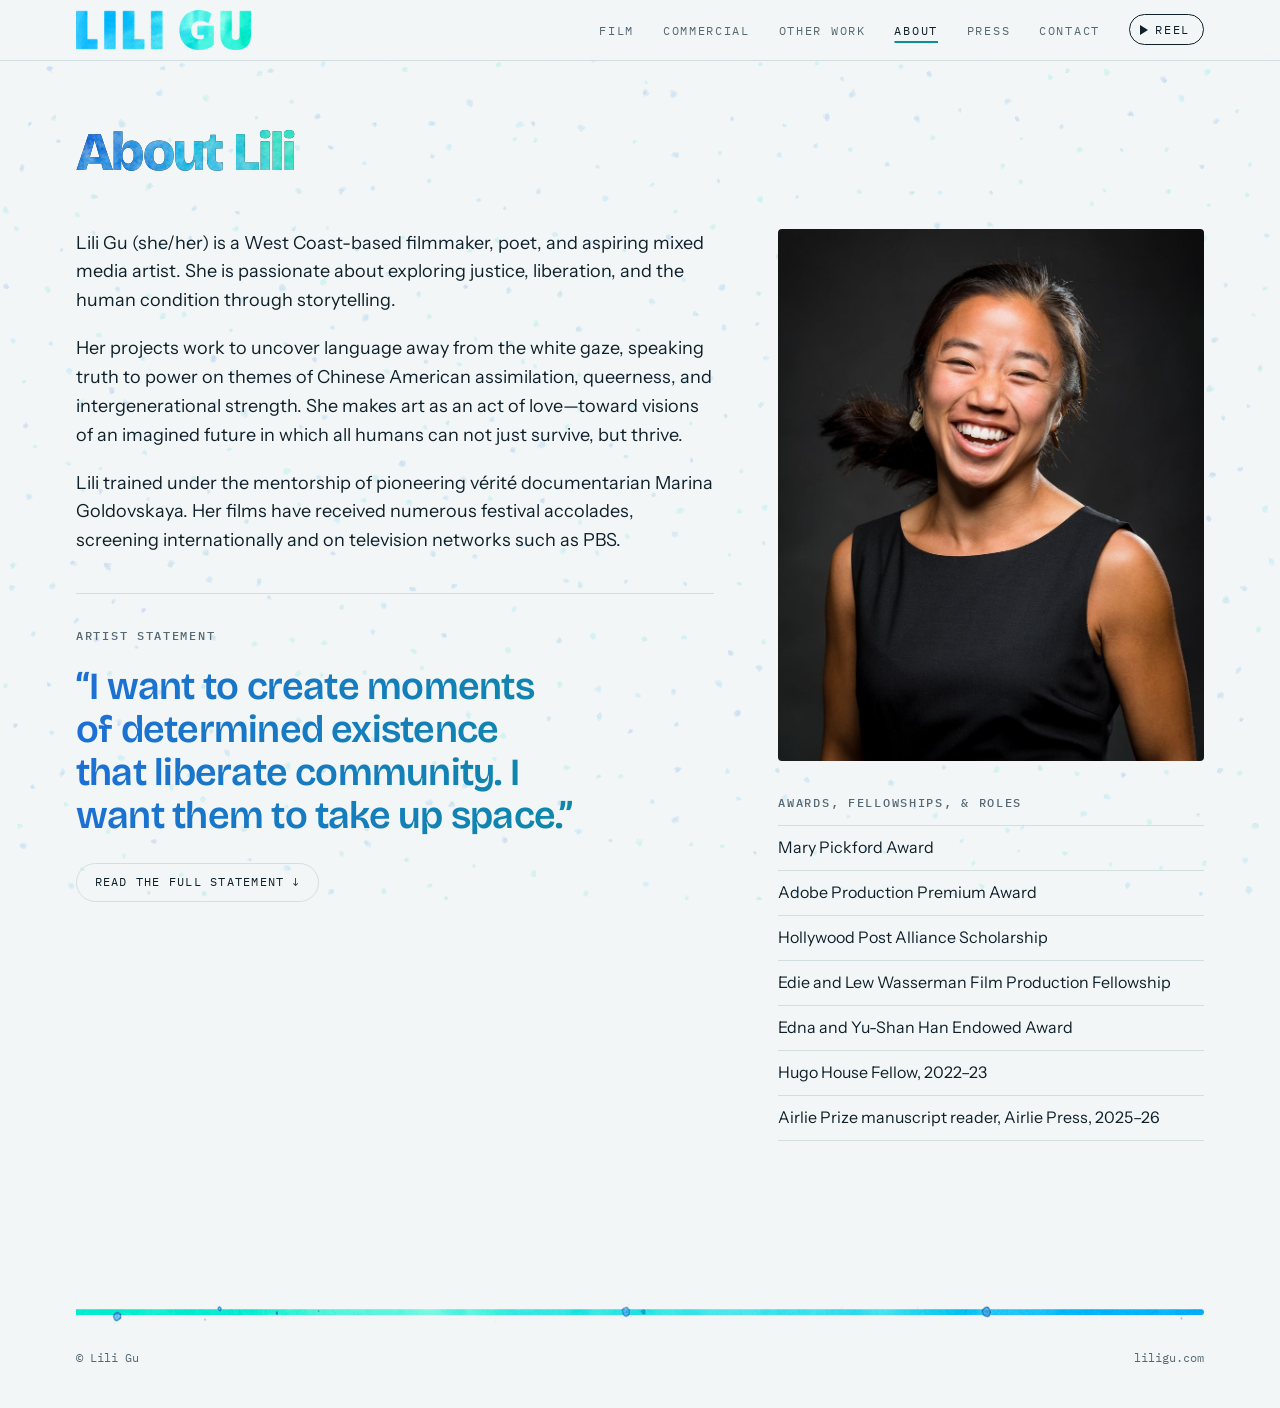
==== commit 28cf4fa9: "Press & readings: 'Honestly very random' note in the upper right Co-Authored-By: Claude Opus 5.5 <no" ====
--- a/about.html
+++ b/about.html
@@ -436,6 +436,10 @@
 .sec-head h2.sweep{background-image:url(img/wc-fill.webp);background-size:100% 100%;-webkit-mask:url(img/wc-mask.webp) no-repeat 100% 0 / 300% 100%;mask:url(img/wc-mask.webp) no-repeat 100% 0 / 300% 100%}
 /* the title shows right away in ink (light ink in dark mode), then the watercolor sweeps over it and the ink fades out underneath (Lili picked A, 2026-11-26) */
 .sec-head .tw{display:inline-grid}
+/* small mono aside in the upper right of a plain section head, like the .bh-l2 labels on the photo headers */
+.sec-head.has-note{position:relative;padding-right:min(12rem,30vw)}
+.sec-note{position:absolute;top:0;right:0;margin:0;font-family:var(--mono);font-size:.72rem;letter-spacing:.12em;text-transform:uppercase;line-height:1.65;text-align:right;color:var(--muted)}
+@media (max-width:760px){.sec-note{font-size:.64rem}}
 .sec-head .tw > *{grid-area:1/1}
 .sec-head .ink-u{color:var(--ink);pointer-events:none;user-select:none;transition:opacity .5s}
 .sec-head .tw.done .ink-u{opacity:0}
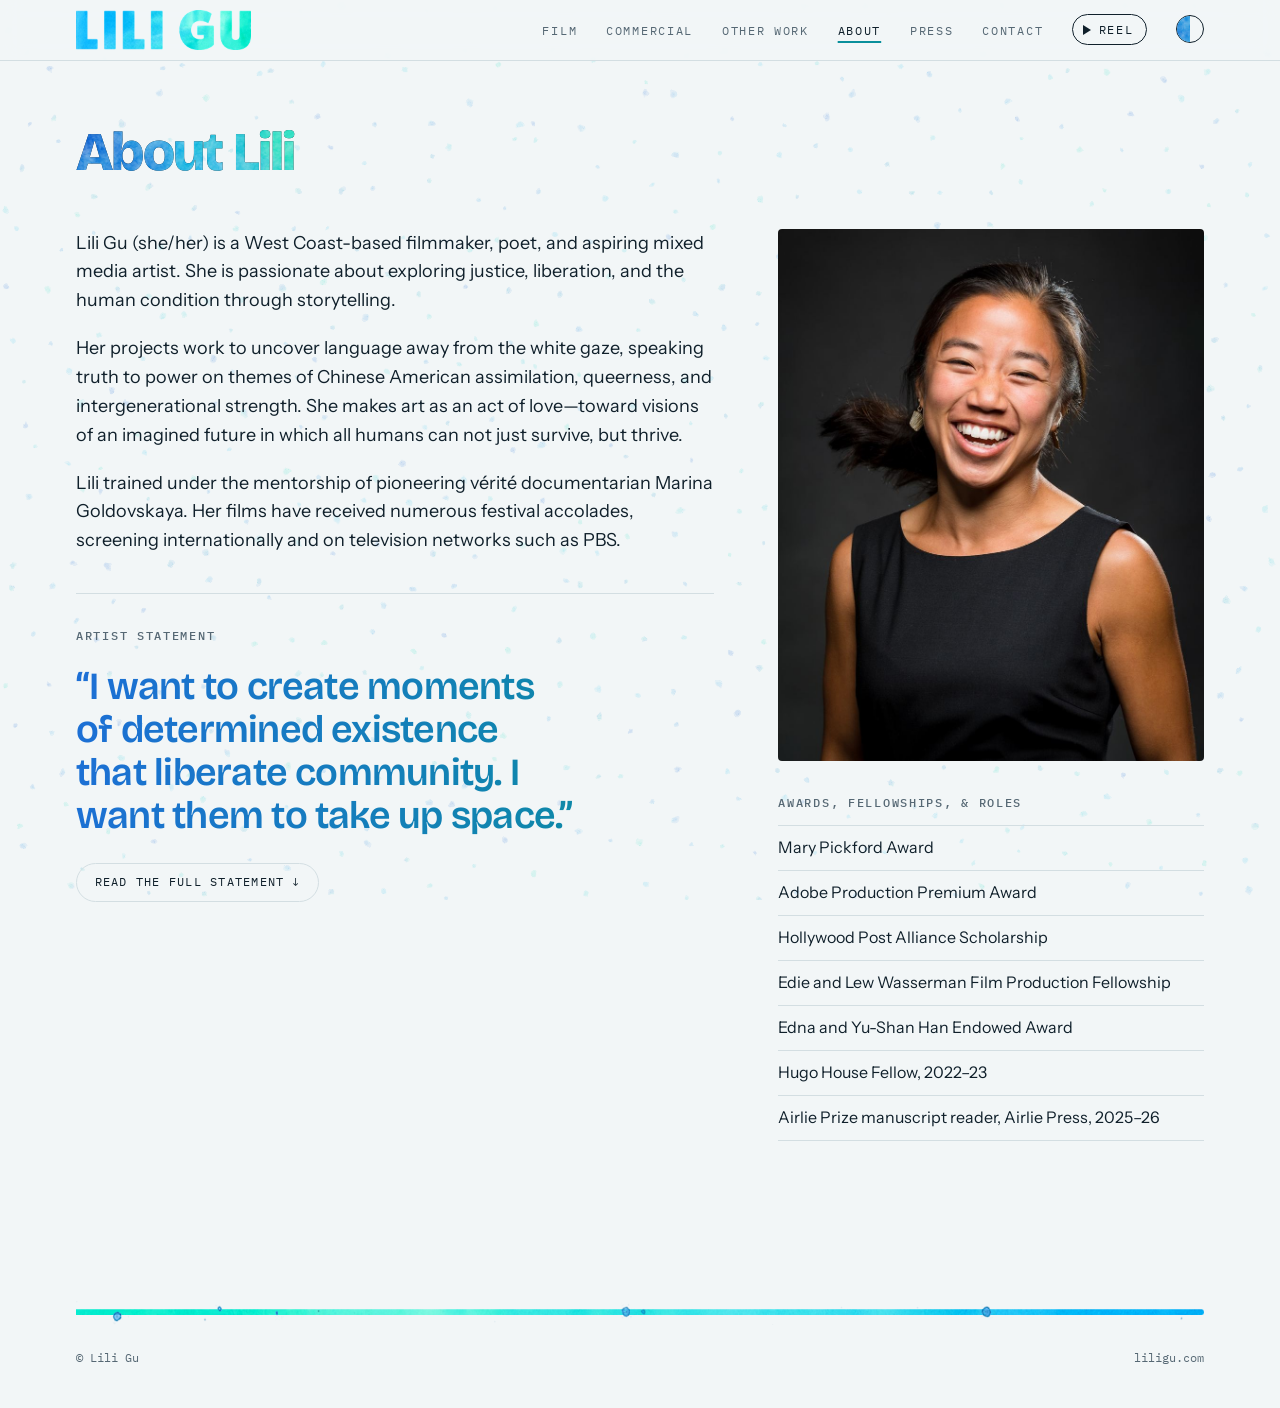
==== commit ed058507: "Add a light/dark switch: a watercolor drop next to Reel that remembers the visitor's pick (option A," ====
--- a/about.html
+++ b/about.html
@@ -9,6 +9,14 @@
 <meta property="og:description" content="Lili Gu is a West Coast-based filmmaker, poet, and aspiring mixed media artist.">
 <meta property="og:image" content="https://www.liligu.com/img/wdjmid.jpg">
 <style>:root{padding-top:env(safe-area-inset-top,0px);padding-bottom:env(safe-area-inset-bottom,0px)}body{margin:0}img{max-width:100%}[hidden]{display:none!important}</style>
+<script data-theme-switch>
+// light/dark switch: a visitor's pick is remembered and applied before the page paints; with no pick the site follows the device setting (Lili picked A, 2026-11-26)
+(function(){var R=document.documentElement,K='lg-theme',M=matchMedia('(prefers-color-scheme: dark)');try{var v=localStorage.getItem(K);if(v==='light'||v==='dark')R.setAttribute('data-theme',v)}catch(e){}
+function cur(){return R.getAttribute('data-theme')||(M.matches?'dark':'light')}
+function lab(){var n=cur()==='dark'?'light':'dark';document.querySelectorAll('.th-drop').forEach(function(b){b.setAttribute('aria-label','Switch to '+n+' mode')})}
+document.addEventListener('click',function(e){var b=e.target.closest&&e.target.closest('.th-drop');if(!b)return;var n=cur()==='dark'?'light':'dark';R.setAttribute('data-theme',n);try{localStorage.setItem(K,n)}catch(x){}lab()});
+document.addEventListener('DOMContentLoaded',lab);M.addEventListener('change',lab)})();
+</script>
 <title>About · Lili Gu</title>
 <meta name="description" content="Lili Gu is a West Coast-based filmmaker, poet, and aspiring mixed media artist.">
 <link rel="preconnect" href="https://player.vimeo.com"><link rel="preconnect" href="https://i.vimeocdn.com"><link rel="preconnect" href="https://f.vimeocdn.com">
@@ -397,6 +405,14 @@
 .reel-btn{display:inline-flex;align-items:center;gap:.45rem;color:var(--ink)!important;border:1px solid currentColor;border-radius:999px;padding:.32rem .8rem .32rem .65rem;margin-top:-.32rem}
 .reel-btn .pl{width:0;height:0;border-style:solid;border-width:5px 0 5px 8px;border-color:transparent transparent transparent currentColor}
 .reel-btn:hover{background:var(--ink);color:var(--paper)!important}
+/* light/dark switch: a round watercolor drop, half painted in light mode, flooded with paint in dark mode */
+.th-drop{all:unset;box-sizing:border-box;display:block;width:28px;height:28px;border-radius:50%;border:1px solid var(--ink);position:relative;overflow:hidden;cursor:pointer}
+.th-drop::before{content:"";position:absolute;inset:-2px;background:url(img/wc-fill.webp) 30% 50%/300% 100%;clip-path:inset(0 50% 0 0);transition:clip-path .5s cubic-bezier(.3,.7,.2,1)}
+@media (prefers-color-scheme: dark){:root:not([data-theme="light"]) .th-drop::before{clip-path:inset(0)}}
+:root[data-theme="dark"] .th-drop::before{clip-path:inset(0)}
+.th-drop:hover::before{filter:saturate(1.3)}
+.th-drop:focus-visible{outline:2px solid var(--teal,#0a8f9c);outline-offset:3px}
+@media (prefers-reduced-motion:reduce){.th-drop::before{transition:none}}
 .reel-pop{border:0;padding:0;background:transparent;max-width:none;max-height:none;width:min(92vw,1400px,calc((100vh - 110px) * 16 / 9))}
 .reel-pop::backdrop{background:transparent}
 .rp-scrim{position:fixed;inset:0;background:rgba(3,9,13,.9)}
@@ -571,7 +587,7 @@
 .cb-m:hover .gs-track{animation-play-state:paused}
 @media (prefers-reduced-motion: reduce){.mv.gridscroll .gs-track{animation:none}}
 
-.cb .credit{font-size:.62rem;opacity:.6;margin-top:.6rem}.cb .credit a{color:inherit;text-decoration:none}.cb .credit a:hover{color:var(--teal)}
+.ph-credit{position:absolute;right:max(12px,1.2vw);bottom:10px;z-index:2;margin:0;font-family:var(--mono);font-size:.62rem;letter-spacing:.04em;color:#5a5f63}.ph-credit a{color:inherit;text-decoration:none}.ph-credit a:hover{color:#8a9096}
 /* Other work: series cards and the photo pop-out */
 .mv[data-pop],.gc{cursor:zoom-in}
 .pc{list-style:none;margin:.7rem 0 0;padding:0;display:flex;flex-wrap:wrap;gap:.35rem .5rem;justify-content:inherit}
@@ -614,6 +630,7 @@
         <li><a href="/press">Press</a></li>
         <li><a href="/contact">Contact</a></li>
         <li class="reel-li"><a class="reel-btn" href="https://vimeo.com/158287395" data-reel aria-haspopup="dialog"><span class="pl" aria-hidden="true"></span>Reel</a></li>
+        <li class="th-li"><button class="th-drop" type="button" aria-label="Switch to dark mode" title="Light or dark"></button></li>
       </ul>
     </nav>
   </div>
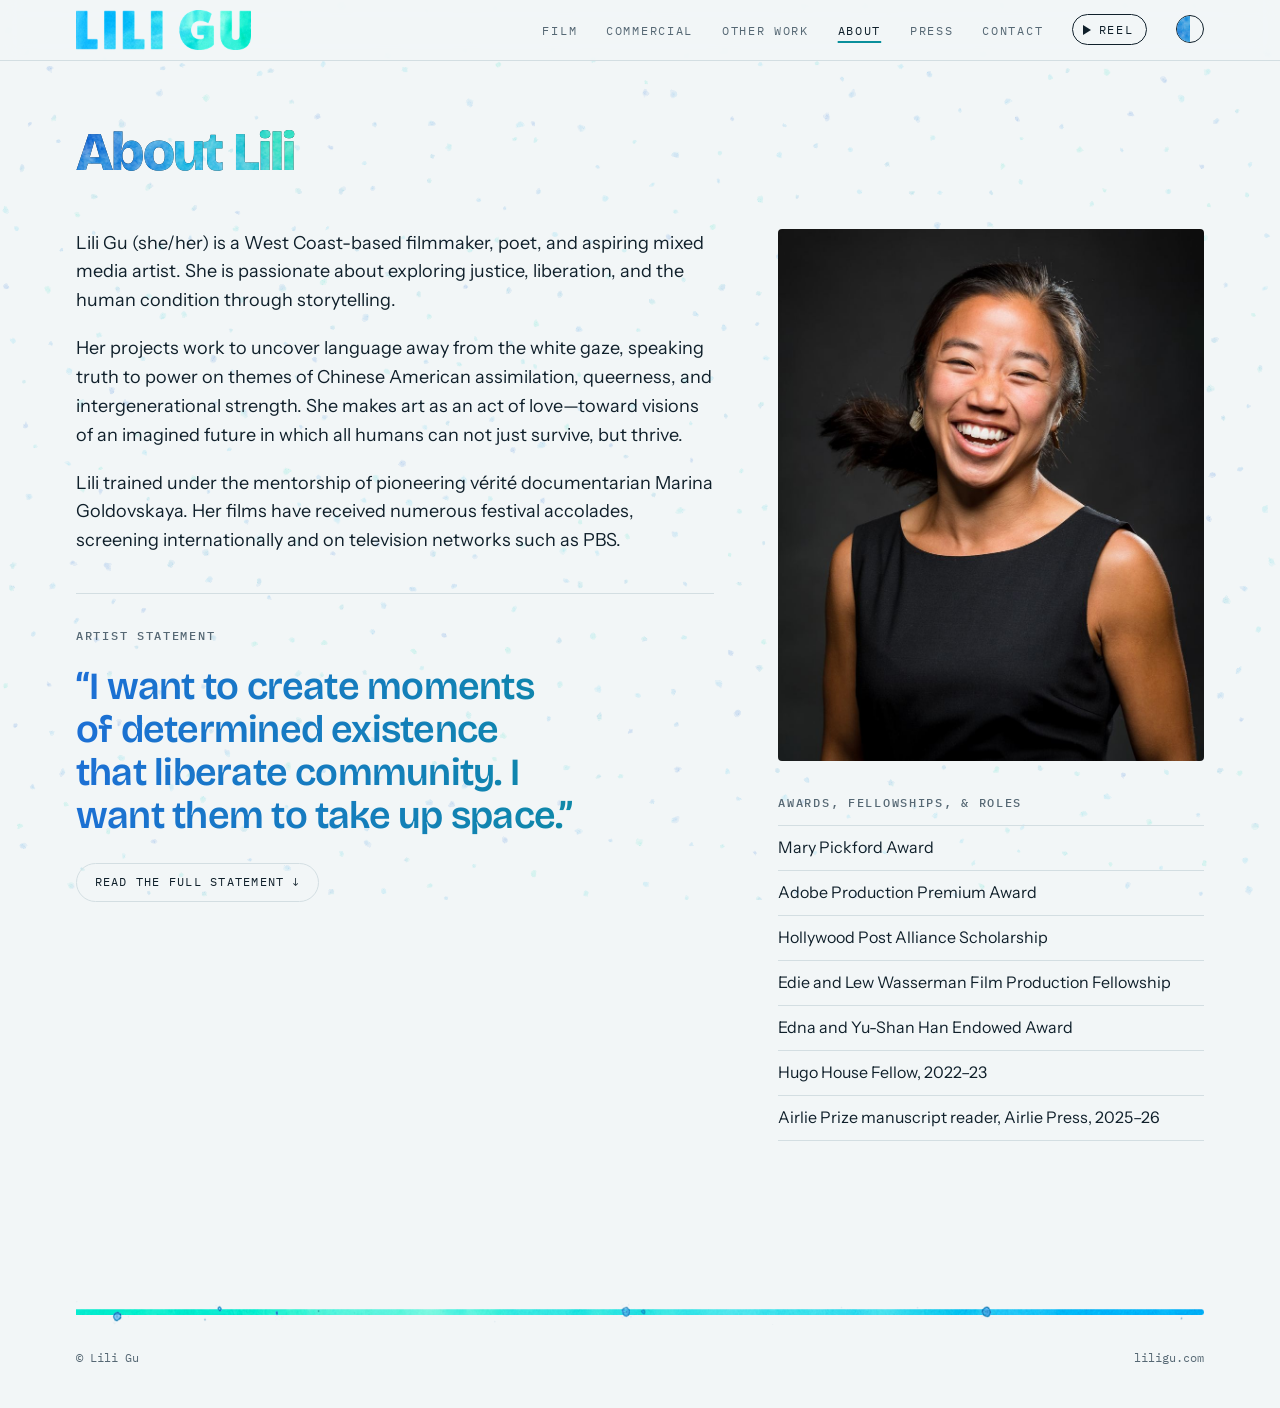
==== commit 67b18063: "Link previews: use LILI GU watercolor wordmark instead of WDJMID still Co-Authored-By: Claude Opus 5" ====
--- a/about.html
+++ b/about.html
@@ -7,7 +7,12 @@
 <meta property="og:url" content="https://www.liligu.com/about">
 <link rel="canonical" href="https://www.liligu.com/about">
 <meta property="og:description" content="Lili Gu is a West Coast-based filmmaker, poet, and aspiring mixed media artist.">
-<meta property="og:image" content="https://www.liligu.com/img/wdjmid.jpg">
+<meta property="og:image" content="https://www.liligu.com/img/og-lili-gu.png">
+<meta property="og:image:width" content="1200">
+<meta property="og:image:height" content="630">
+<meta property="og:image:alt" content="LILI GU in watercolor letters">
+<meta name="twitter:card" content="summary_large_image">
+<meta name="twitter:image" content="https://www.liligu.com/img/og-lili-gu.png">
 <style>:root{padding-top:env(safe-area-inset-top,0px);padding-bottom:env(safe-area-inset-bottom,0px)}body{margin:0}img{max-width:100%}[hidden]{display:none!important}</style>
 <script data-theme-switch>
 // light/dark switch: a visitor's pick is remembered and applied before the page paints; with no pick the site follows the device setting (Lili picked A, 2026-11-26)
@@ -814,8 +819,11 @@
 <dialog class="reel-pop" id="reel-pop" aria-label="Video"><div class="rp-in"><button class="rp-x" type="button" aria-label="Close video">×</button><div class="rp-frame"></div></div></dialog>
 <script>
 (function(){var d=document.getElementById('reel-pop');if(!d||!d.showModal)return;var fr=d.querySelector('.rp-frame');
-function pop(src,title){fr.innerHTML='';var f=document.createElement('iframe');f.src=src;f.title=title||'Video';f.allow='autoplay; fullscreen; picture-in-picture';f.allowFullscreen=true;fr.appendChild(f);d.showModal();}
-window.lgPop=pop;window.lgVimeo=function(id,t){pop('https://player.vimeo.com/video/'+id+'?autoplay=1&title=0&byline=0&portrait=0&dnt=1'+(t?'#t='+t+'s':''));};
+// cr = share of the frame taken by each letterbox bar: the frame gets shorter and the player is cropped top and bottom so the bars don't show
+function pop(src,title,cr){fr.innerHTML='';var f=document.createElement('iframe');f.src=src;f.title=title||'Video';f.allow='autoplay; fullscreen; picture-in-picture';f.allowFullscreen=true;
+fr.style.aspectRatio=cr?16/(9*(1-2*cr)):'';fr.style.overflow=cr?'hidden':'';if(cr){f.style.position='relative';f.style.height=(100/(1-2*cr))+'%';f.style.top=(-100*cr/(1-2*cr))+'%';}
+fr.appendChild(f);d.showModal();}
+window.lgPop=pop;window.lgVimeo=function(id,t,cr){pop('https://player.vimeo.com/video/'+id+'?autoplay=1&title=0&byline=0&portrait=0&dnt=1'+(t?'#t='+t+'s':''),0,cr);};
 function open(e){e.preventDefault();lgVimeo(this.getAttribute('data-reel')||'158287395');}
 function close(){d.close();}
 d.addEventListener('close',function(){if(!d.open)fr.innerHTML='';});
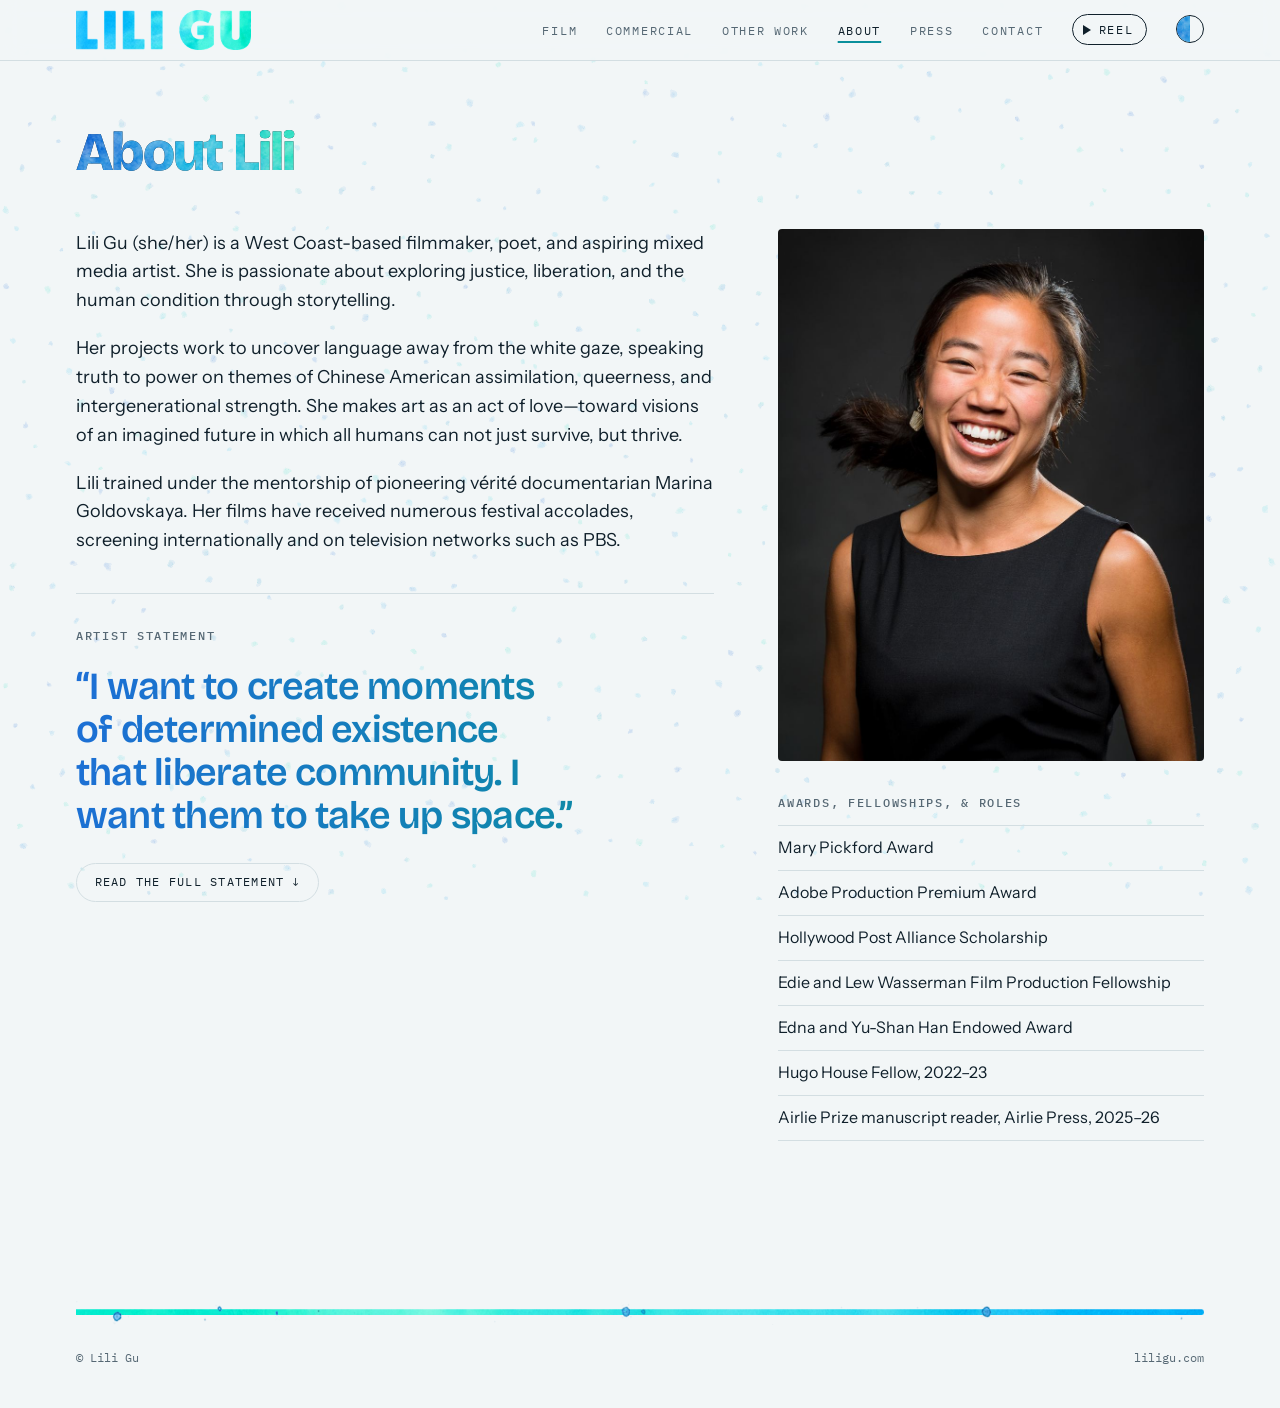
==== commit f3beed98: "Add og:type so Facebook's debugger stops warning Co-Authored-By: Claude Opus 5.5 <noreply@anthropic." ====
--- a/about.html
+++ b/about.html
@@ -3,6 +3,7 @@
 <head>
 <meta charset="utf-8">
 <meta name="viewport" content="width=device-width, initial-scale=1, viewport-fit=cover">
+<meta property="og:type" content="website">
 <meta property="og:title" content="About · Lili Gu">
 <meta property="og:url" content="https://www.liligu.com/about">
 <link rel="canonical" href="https://www.liligu.com/about">
